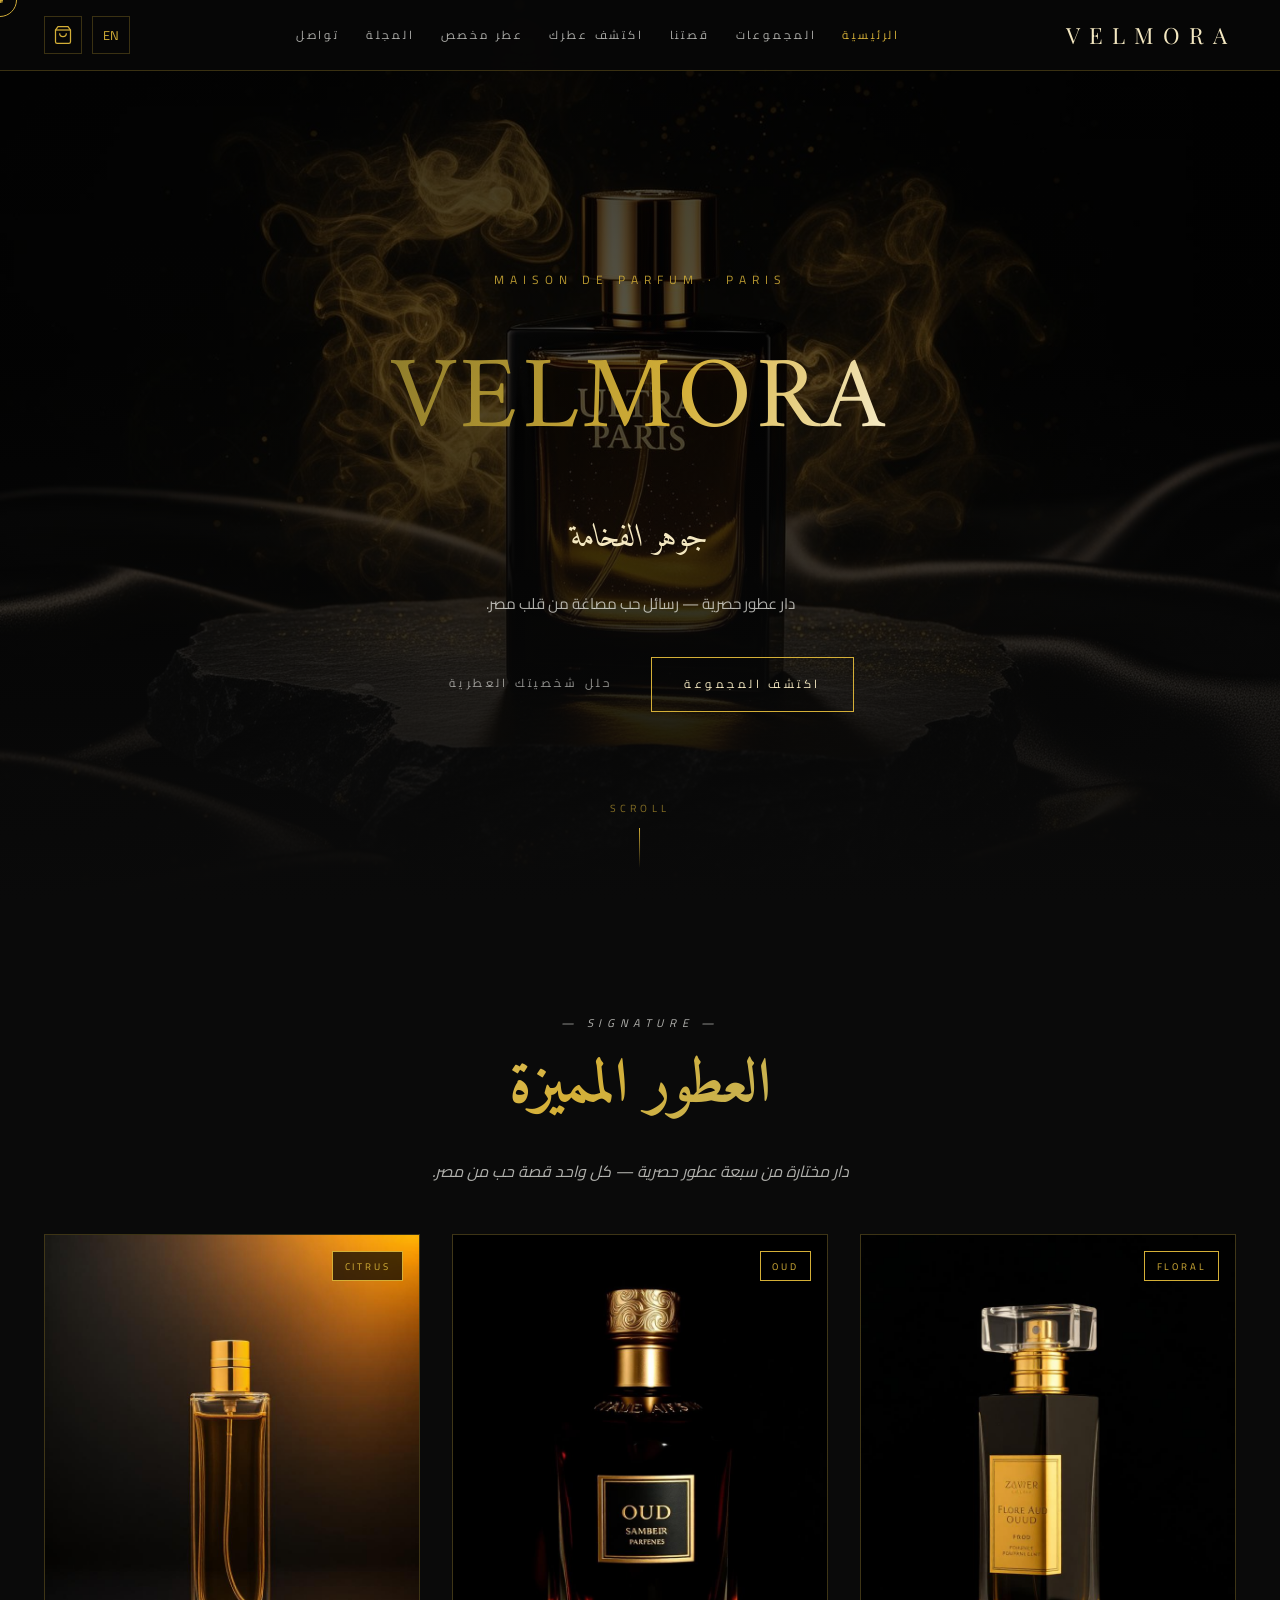
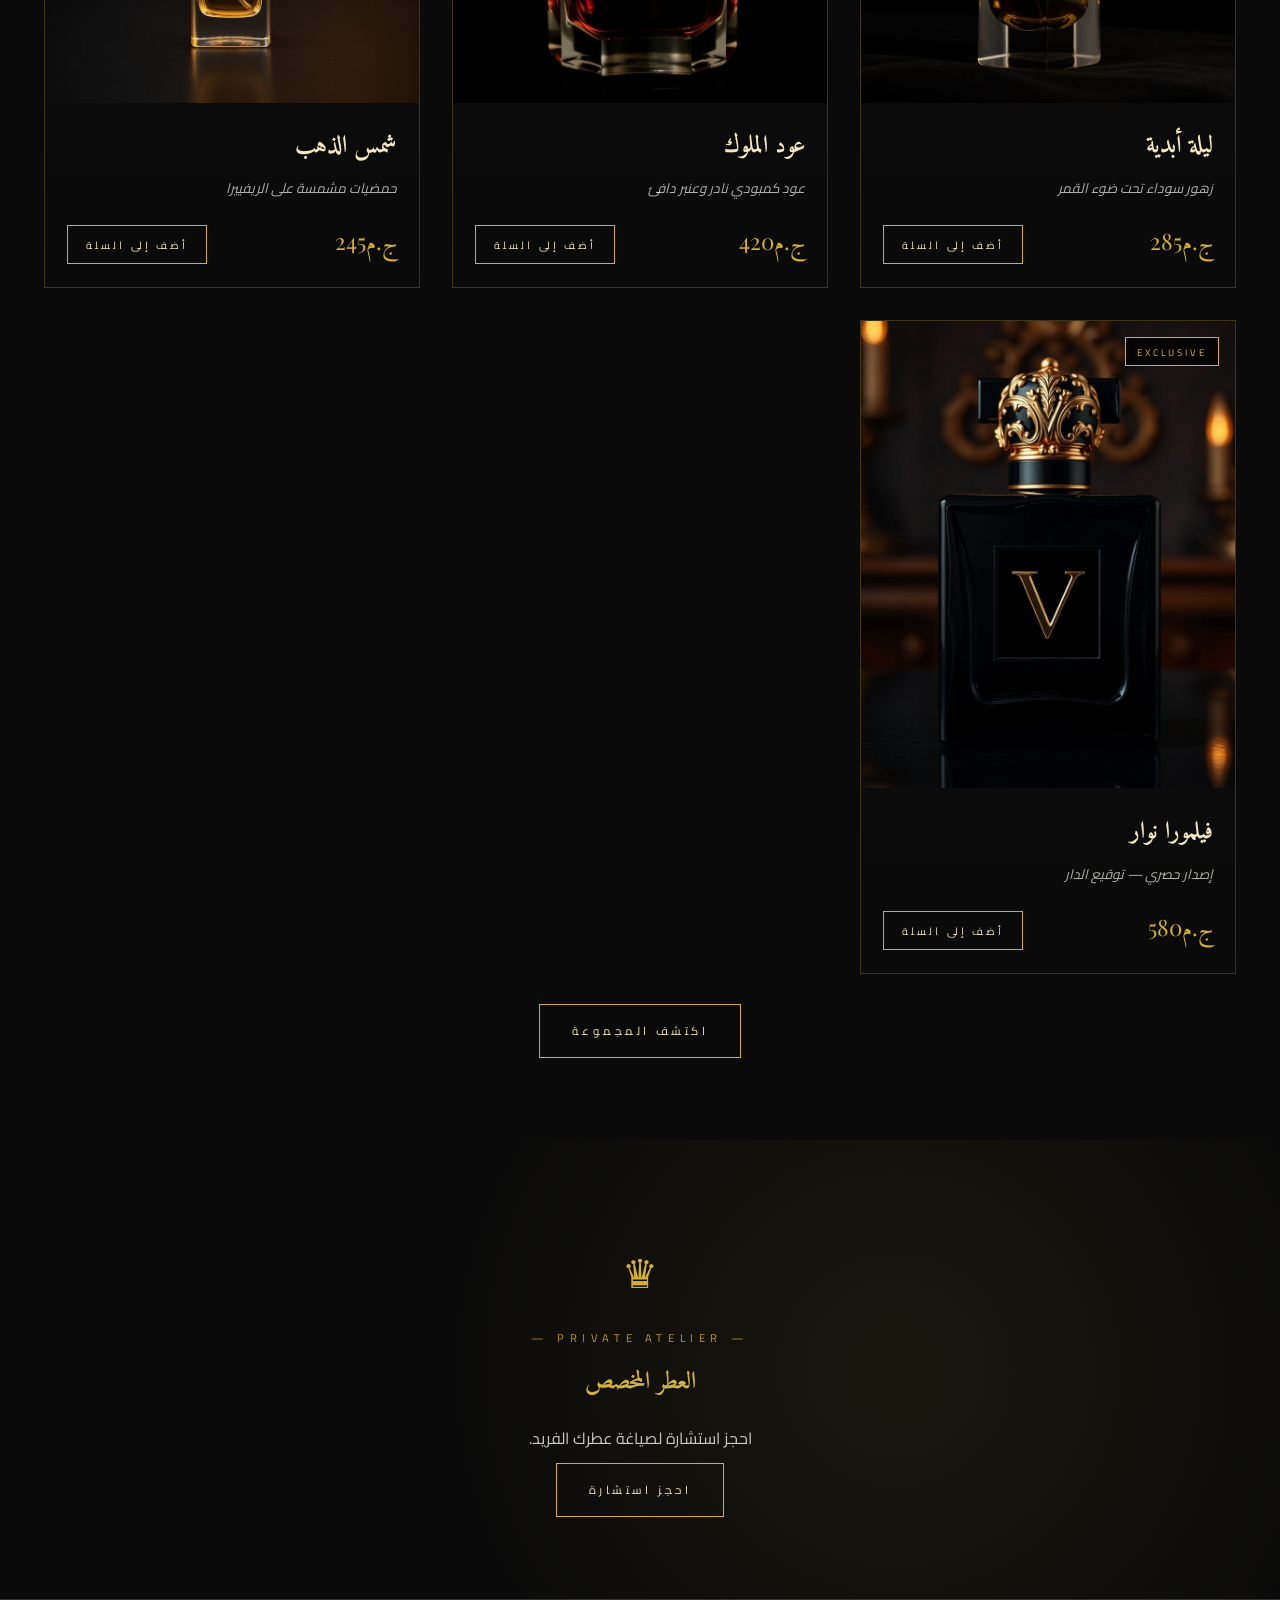
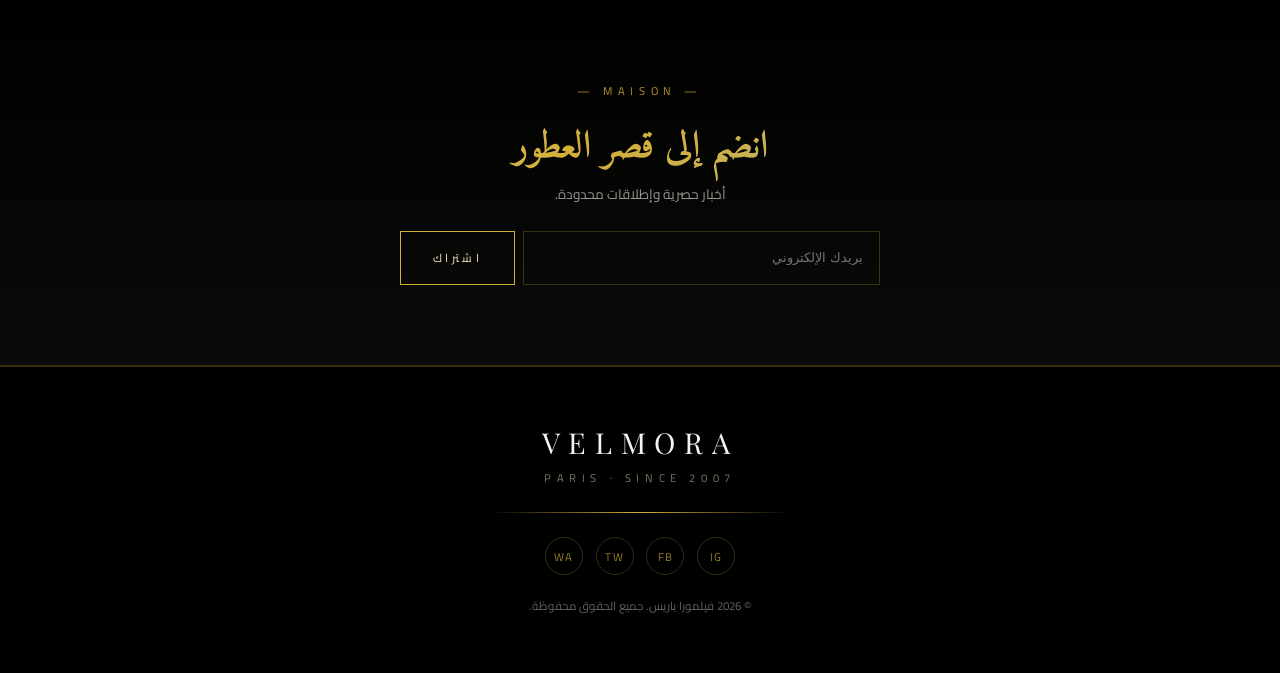
==== index.html @ ae1b032b "Deploy First attempt" ====
<!DOCTYPE html>
<html lang="ar" dir="rtl">
<head>
<meta charset="UTF-8">
<meta name="viewport" content="width=device-width,initial-scale=1">
<link rel="stylesheet" href="css/style.css">
<title>VELMORA PARIS — فيلمورا باريس</title>
<meta name="description" content="دار عطور باريسية حصرية — رسائل حب مصاغة من قلب باريس.">
</head>
<body>
  <div class="cursor"></div>
  <div class="cursor-dot"></div>
<div id="site-header"></div>

<section class="hero">
  <div class="hero-bg"><img src="images/hero.jpg" alt=""></div>
  <div class="particles" id="particles"></div>
  <div class="hero-inner">
    <p class="kicker">MAISON DE PARFUM · PARIS</p>
    <h1 class="hero-title gold-shimmer">VELMORA</h1>
    <p class="hero-tag" data-i18n="hero_tag">جوهر الفخامة</p>
    <p class="hero-sub" data-i18n="hero_sub"></p>
    <div class="hero-ctas">
      <a href="collections.html" class="gold-btn" data-i18n="hero_cta">اكتشف المجموعة</a>
      <a href="quiz.html" class="ghost-btn" data-i18n="hero_cta2">حلل شخصيتك العطرية</a>
    </div>
  </div>
  <div class="scroll-hint">SCROLL</div>
</section>

<section class="section" id="featured-preview">
  <div class="container">
    <div class="section-head reveal">
      <p class="kicker">— SIGNATURE —</p>
      <h2 class="gold-gradient" data-i18n="coll_title"></h2>
      <p data-i18n="coll_sub"></p>
    </div>
    <div class="products-grid" id="featured-grid"></div>
    <p class="center" style="margin-top:2.5rem"><a href="collections.html" class="gold-btn" data-i18n="hero_cta">اكتشف المجموعة</a></p>
  </div>
</section>

<section class="section bespoke">
  <div class="container">
    <span class="crown">♛</span>
    <p class="kicker">— PRIVATE ATELIER —</p>
    <h2 class="gold-gradient" data-i18n="bespoke_title"></h2>
    <p class="muted-lg" data-i18n="bespoke_sub"></p>
    <a href="bespoke.html" class="gold-btn" data-i18n="bespoke_btn"></a>
  </div>
</section>

<section class="newsletter">
  <div class="container">
    <p class="kicker">— MAISON —</p>
    <h2 class="serif xl gold-gradient" data-i18n="newsletter_title"></h2>
    <p class="muted" data-i18n="newsletter_sub"></p>
    <form onsubmit="event.preventDefault();VELMORA.toast(VELMORA.getLang()==='ar'?'شكراً لاشتراكك':'Thank you')">
      <input type="email" required data-i18n-placeholder="email_ph">
      <button class="gold-btn" data-i18n="newsletter_btn"></button>
    </form>
  </div>
</section>

<div id="site-footer"></div>
<script src="js/data.js"></script>
<script src="js/app.js"></script>
<script>
// Particles
(function(){
  const p = document.getElementById('particles');
  for(let i=0;i<40;i++){
    const s = document.createElement('span');
    s.className='particle';
    s.style.left=Math.random()*100+'%';
    s.style.animationDelay=(Math.random()*12)+'s';
    s.style.animationDuration=(8+Math.random()*12)+'s';
    const sz=1+Math.random()*3; s.style.width=sz+'px'; s.style.height=sz+'px';
    p.appendChild(s);
  }
})();
// Featured
document.addEventListener('DOMContentLoaded', function render(){
  const lang = VELMORA.getLang();
  const items = VELMORA.products.slice(0,4);
  document.getElementById('featured-grid').innerHTML = items.map(p=>`
    <article class="product-card">
      <div class="pc-img"><img src="${p.image}" alt=""><span class="pc-badge">${p.category.toUpperCase()}</span></div>
      <div class="pc-body">
        <h3 class="pc-name">${p.name[lang]}</h3>
        <p class="pc-tag">${p.tagline[lang]}</p>
        <div class="pc-foot">
          <span class="pc-price">ج.م${p.price}</span>
          <button class="gold-btn small" onclick="VELMORA.addToCart('${p.id}')">${VELMORA.t('add_to_cart')}</button>
        </div>
      </div>
    </article>`).join('');
});
document.addEventListener('langchange', ()=>{
  const lang = VELMORA.getLang();
  document.getElementById('featured-grid').innerHTML = VELMORA.products.slice(0,4).map(p=>`
    <article class="product-card">
      <div class="pc-img"><img src="${p.image}" alt=""><span class="pc-badge">${p.category.toUpperCase()}</span></div>
      <div class="pc-body">
        <h3 class="pc-name">${p.name[lang]}</h3>
        <p class="pc-tag">${p.tagline[lang]}</p>
        <div class="pc-foot">
          <span class="pc-price">ج.م${p.price}</span>
          <button class="gold-btn small" onclick="VELMORA.addToCart('${p.id}')">${VELMORA.t('add_to_cart')}</button>
        </div>
      </div>
    </article>`).join('');
});
</script>
</body></html>
---- css/style.css ----
/* VELMORA PARIS — Luxury Black & Gold */
@import url('https://fonts.googleapis.com/css2?family=Playfair+Display:wght@400;500;600;700&family=Cormorant+Garamond:wght@300;400;500;600&family=Montserrat:wght@300;400;500;600&family=Cairo:wght@300;400;500;600;700&family=Amiri:wght@400;700&display=swap');

:root{
  --bg:#0A0A0A; --bg-2:#0e0e0e; --fg:#F5F5F0;
  --gold:#D4AF37; --gold-light:#F4E8C1; --gold-dark:#8B7A2B;
  --line:rgba(212,175,55,.25);
  --serif:'Playfair Display','Amiri',serif;
  --sans:'Montserrat','Cairo',sans-serif;
}
html[dir="rtl"] body{ font-family:'Cairo','Montserrat',sans-serif; }
html[dir="rtl"] h1,html[dir="rtl"] h2,html[dir="rtl"] h3,html[dir="rtl"] h4{ font-family:'Amiri','Cairo',serif; }
html { scroll-behavior:smooth; }

*{ box-sizing:border-box; margin:0; padding:0; }
html,body{ background:var(--bg); color:var(--fg); font-family:var(--sans); -webkit-font-smoothing:antialiased; }
body{ min-height:100vh; overflow-x:hidden; cursor: none !important;}
img{ max-width:100%; display:block; }
a{ color:inherit; text-decoration:none; }
button{ background:none; border:none; color:inherit; font:inherit; }
.serif{ font-family:var(--serif); }
.italic{ font-style:italic; }
.center{ text-align:center; }
.muted{ color:rgba(245,245,240,.6); font-size:.85rem; }
.muted-lg{ color:rgba(245,245,240,.8); line-height:2; margin:1.2rem 0; }
.kicker{ font-size:.7rem; letter-spacing:.5em; color:rgba(212,175,55,.85); text-transform:uppercase; margin-bottom:.8rem; }
.xl{ font-size:clamp(1.6rem,3vw,2.4rem); }
.xxl{ font-size:clamp(2.4rem,5vw,3.8rem); line-height:1.1; }
.gold{ color:var(--gold); }
::selection{ background:var(--gold); color:#000; }
::-webkit-scrollbar{ width:8px; }
::-webkit-scrollbar-track{ background:#0A0A0A; }
::-webkit-scrollbar-thumb{ background:linear-gradient(var(--gold-dark),var(--gold)); border-radius:4px; }

.container{ max-width:1240px; margin:0 auto; padding:0 1.5rem; }

.cursor,.cursor-dot {
  position:fixed;top:0;left:0;
  pointer-events:none;
  z-index:10000;
  transform:translate(-50%,-50%);
  transition:width .3s var(--ease),height .3s var(--ease),background .3s,border-color .3s;
  will-change:transform;
}
.cursor {
  width:34px;height:34px;
  border:1px solid var(--gold);
  border-radius:50%;
  mix-blend-mode:exclusion;
}
.cursor-dot {
  width:5px;height:5px;
  background:var(--gold);
  border-radius:50%;
}
.cursor.hover {
  width:60px;height:60px;
  background:rgba(212,175,55,.1);
  border-color:var(--gold-soft);
}
@media(hover:none){ .cursor,.cursor-dot{display:none} body,button,a{cursor:auto} }

/* Gold effects */
.gold-gradient{
  background:linear-gradient(135deg,#F4E8C1 0%,#D4AF37 45%,#C5B358 65%,#8B7A2B 100%);
  -webkit-background-clip:text; background-clip:text; -webkit-text-fill-color:transparent;
}
.gold-shimmer{
  background:linear-gradient(110deg,#8B7A2B 0%,#D4AF37 30%,#F4E8C1 50%,#D4AF37 70%,#8B7A2B 100%);
  background-size:200% 100%;
  -webkit-background-clip:text; background-clip:text; -webkit-text-fill-color:transparent;
  animation:shimmer 6s linear infinite;
}
.shimmer{ animation:shimmer 6s linear infinite; background:linear-gradient(110deg,#8B7A2B,#D4AF37,#F4E8C1,#D4AF37,#8B7A2B); background-size:200% 100%;background-clip: text; -webkit-background-clip:text; -webkit-text-fill-color:transparent; }
@keyframes shimmer{ 0%{background-position:200% 0}100%{background-position:-200% 0} }

/* Buttons */
.gold-btn{
  border:1px solid var(--gold); color:var(--gold-light); background:transparent;
  padding:.95rem 2rem; font-size:.72rem; letter-spacing:.3em; text-transform:uppercase;
  position:relative; overflow:hidden; transition:all .4s;
}
.gold-btn:hover{ background:var(--gold); color:#0A0A0A; box-shadow:0 0 30px rgba(212,175,55,.4); }
.gold-btn.lg{ padding:1.1rem 2.5rem; font-size:.78rem; }
.gold-btn.small{ padding:.55rem 1.1rem; font-size:.65rem; }
.gold-btn.full{ display:block; width:100%; }
.ghost-btn{ padding:.95rem 1.4rem; color:rgba(245,245,240,.6); font-size:.72rem; letter-spacing:.3em; text-transform:uppercase; transition:color .3s; }
.ghost-btn:hover{ color:var(--gold); }
.link{ color:var(--gold); }

/* Header */
.navbar{
  position:fixed; top:0; left:0; right:0; z-index:50;
  background:rgba(8,8,8,.85); backdrop-filter:blur(14px);
  border-bottom:1px solid var(--line);
}
.nav-inner{ max-width:1240px; margin:0 auto; padding:1rem 1.5rem; display:flex; align-items:center; justify-content:space-between; gap:1rem; }
.brand{ font-family:var(--serif); font-size:1.4rem; letter-spacing:.4em; color:var(--gold-light); }
.nav-links{ display:flex; gap:1.6rem; }
.nav-links a{ font-size:.72rem; letter-spacing:.25em; text-transform:uppercase; color:rgba(245,245,240,.7); transition:color .3s; }
.nav-links a:hover, .nav-links a.active{ color:var(--gold); }
.nav-actions{ display:flex; gap:.6rem; align-items:center; }
.lang-btn,.cart-btn,.menu-btn{
  width:38px; height:38px; border:1px solid var(--line);
  display:flex; align-items:center; justify-content:center; color:var(--gold);
  transition:all .3s; position:relative; font-size:.8rem;
}
.lang-btn:hover,.cart-btn:hover,.menu-btn:hover{ border-color:var(--gold); background:rgba(212,175,55,.08); }
.menu-btn{ display:none; }
.cart-count{
  position:absolute; top:-6px; inset-inline-end:-6px;
  background:var(--gold); color:#000; font-size:.6rem; font-weight:700;
  min-width:18px; height:18px; border-radius:9px; display:none;
  align-items:center; justify-content:center; padding:0 4px;
}
.nav-mobile{ display:none; flex-direction:column; gap:1rem; padding:1.5rem; border-top:1px solid var(--line); }
.nav-mobile a{ font-size:.85rem; letter-spacing:.25em; text-transform:uppercase; color:rgba(245,245,240,.8); }
.nav-mobile.open{ display:flex; }

@media (max-width:900px){
  .nav-links{ display:none; }
  .menu-btn{ display:flex; }
}

/* Hero */
.hero{
  position:relative; min-height:100vh; display:flex; align-items:center; justify-content:center;
  overflow:hidden; padding-top:5rem;
}
.hero-bg{ position:absolute; inset:0; }
.hero-bg img{ width:100%; height:100%; object-fit:cover; opacity:.7; }
.hero-bg::after{
  content:''; position:absolute; inset:0;
  background:linear-gradient(to bottom, rgba(0,0,0,.7), rgba(0,0,0,.5) 40%, #0A0A0A);
}
.hero-inner{ position:relative; z-index:2; max-width:780px; margin:0 auto; text-align:center; padding:2rem 1.5rem; }
.hero-inner .kicker{ font-size:.75rem; }
.hero-title{ font-family:var(--serif); font-size:clamp(3rem,8vw,6.5rem); letter-spacing:.04em; margin:1.2rem 0; font-weight:300; }
.hero-tag{ font-family:var(--serif); font-style:italic; font-size:clamp(1.3rem,2.5vw,2rem); color:var(--gold-light); }
.hero-sub{ color:rgba(245,245,240,.7); margin:1.5rem auto 2.5rem; max-width:480px; line-height:1.8; font-size:.95rem; }
.hero-ctas{ display:flex; gap:1rem; justify-content:center; flex-wrap:wrap; }
.scroll-hint{ position:absolute; bottom:2rem; left:50%; transform:translateX(-50%); color:rgba(212,175,55,.6); font-size:.65rem; letter-spacing:.4em; }
.scroll-hint::after{ content:''; display:block; height:40px; width:1px; background:linear-gradient(to bottom,var(--gold),transparent); margin:.6rem auto 0; }

/* Particles */
.particles{ position:absolute; inset:0; pointer-events:none; overflow:hidden; }
.particle{
  position:absolute; width:3px; height:3px; border-radius:50%;
  background:radial-gradient(circle,#F4E8C1,transparent 70%);
  animation:float 12s linear infinite; opacity:0;
}
@keyframes float{
  0%{ transform:translateY(100vh) scale(0); opacity:0; }
  10%{ opacity:.8; }
  90%{ opacity:.8; }
  100%{ transform:translateY(-10vh) scale(1.2); opacity:0; }
}

/* Section heads */
.section{ padding:6rem 0; position:relative; }
.section-head{ text-align:center; margin-bottom:3rem; }
.section-head h2{ font-family:var(--serif); font-size:clamp(2.4rem,5vw,3.8rem); }
.section-head p{ max-width:580px; margin:1rem auto 0; color:rgba(245,245,240,.7); font-style:italic; }

/* Collections */
.filters{ display:flex; flex-wrap:wrap; gap:.6rem; justify-content:center; margin-bottom:2.5rem; }
.filter-row{ display:flex; flex-wrap:wrap; gap:.5rem; justify-content:center; }
.chip{
  padding:.55rem 1.1rem; border:1px solid var(--line); color:rgba(245,245,240,.7);
  font-size:.7rem; letter-spacing:.25em; text-transform:uppercase; transition:all .3s;
}
.chip:hover{ border-color:var(--gold); color:var(--gold); }
.chip.active{ background:var(--gold); color:#000; border-color:var(--gold); }

.products-grid{ display:grid; grid-template-columns:repeat(auto-fill,minmax(280px,1fr)); gap:2rem; }
.product-card{
  border:1px solid var(--line); background:linear-gradient(180deg,#0e0e0e,#0a0a0a);
  display:flex; flex-direction:column; transition:transform .5s, box-shadow .5s, border-color .3s;
}
.product-card:hover{ transform:translateY(-8px); border-color:rgba(212,175,55,.55); box-shadow:0 30px 60px -20px rgba(212,175,55,.2); }
.pc-img{ position:relative; aspect-ratio:4/5; overflow:hidden; }
.pc-img img{ width:100%; height:100%; object-fit:cover; transition:transform 1s; }
.product-card:hover .pc-img img{ transform:scale(1.06); }
.pc-badge{
  position:absolute; top:1rem; inset-inline-start:1rem;
  background:rgba(0,0,0,.7); color:var(--gold); border:1px solid var(--gold);
  padding:.3rem .7rem; font-size:.6rem; letter-spacing:.3em;
}
.pc-body{ padding:1.4rem; display:flex; flex-direction:column; gap:.5rem; flex:1; }
.pc-name{ font-family:var(--serif); font-size:1.5rem; color:var(--gold-light); }
.pc-tag{ color:rgba(245,245,240,.7); font-style:italic; font-size:.85rem; }
.pc-notes{ font-size:.78rem; color:rgba(245,245,240,.65); margin-top:auto; }
.pc-foot{ display:flex; align-items:center; justify-content:space-between; margin-top:1rem; }
.pc-price{ font-family:var(--serif); font-size:1.4rem; color:var(--gold); }

/* Story */
.story-grid{ display:grid; grid-template-columns:1fr 1fr; gap:3rem; align-items:center; }
@media (max-width:880px){ .story-grid{ grid-template-columns:1fr; } }
.story-img{ position:relative; }
.story-img::before{ content:''; position:absolute; inset:-1rem; border:1px solid rgba(212,175,55,.3); }
.story-img img{ position:relative; width:100%; height:600px; object-fit:cover; }
.timeline li{ list-style:none; display:flex; align-items:center; gap:1rem; padding:.5rem 0; }
.timeline .dot{ width:8px; height:8px; border-radius:50%; background:var(--gold); box-shadow:0 0 15px rgba(212,175,55,.8); }
.timeline .yr{ font-family:var(--serif); color:var(--gold); font-size:1.2rem; }
.timeline .what{ color:rgba(245,245,240,.6); font-style:italic; font-size:.9rem; }
.hr-gold{ width:96px; height:1px; background:linear-gradient(to right,var(--gold),transparent); margin:1rem 0; }
html[dir="rtl"] .hr-gold{ background:linear-gradient(to left,var(--gold),transparent); }

/* Oils */
.oils-card{
  text-align:center; padding:4rem 2rem; border:1px solid var(--line);
  background:radial-gradient(ellipse at center,rgba(212,175,55,.06),transparent 70%), #0a0a0a;
  position:relative;
}
.oils-badge{ display:inline-block; padding:.4rem 1rem; border:1px solid var(--gold); color:var(--gold); font-size:.65rem; letter-spacing:.4em; text-transform:uppercase; margin-bottom:1.5rem; }

/* Bespoke */
.bespoke{
  text-align:center;
  background:radial-gradient(circle at 70% 50%,rgba(212,175,55,.08),transparent 50%);
}
.crown{ font-size:2.5rem; color:var(--gold); display:block; margin:0 auto 1rem; }

/* Journal */
.journal-grid{ display:grid; grid-template-columns:repeat(auto-fit,minmax(280px,1fr)); gap:1.5rem; }
.journal-card{
  position:relative; aspect-ratio:4/5; overflow:hidden;
  border:1px solid rgba(212,175,55,.15);
  background:linear-gradient(135deg,#1a1208,#0a0a0a,#000);
  transition:border-color .3s;
}
.journal-card:hover{ border-color:rgba(212,175,55,.5); }
.journal-card::before{
  content:''; position:absolute; inset:0;
  background:radial-gradient(circle at 30% 30%,rgba(212,175,55,.15),transparent 60%);
}
.journal-inner{ position:absolute; inset:0; display:flex; flex-direction:column; justify-content:flex-end; padding:1.5rem; }
.journal-cat{ align-self:flex-start; border:1px solid rgba(212,175,55,.4); color:var(--gold); padding:.2rem .6rem; font-size:.6rem; letter-spacing:.4em; text-transform:uppercase; margin-bottom:.7rem; }
.journal-card h3{ font-family:var(--serif); color:var(--gold-light); font-size:1.4rem; }
.journal-card p{ font-size:.7rem; color:rgba(245,245,240,.5); margin-top:.5rem; }

/* Newsletter */
.newsletter{ text-align:center; background:linear-gradient(to bottom,#000,#0a0a08); padding:5rem 1.5rem; border-top:1px solid var(--line); border-bottom:1px solid var(--line); }
.newsletter form{ display:flex; max-width:480px; margin:1.5rem auto 0; gap:.5rem; }
.newsletter input{ flex:1; padding:.85rem 1rem; background:transparent; border:1px solid var(--line); color:var(--fg); }
.newsletter input:focus{ outline:none; border-color:var(--gold); }

/* Footer */
.footer{ background:#000; border-top:1px solid var(--line); padding:3.5rem 1.5rem; text-align:center; }
.footer-brand{ font-family:var(--serif); font-size:1.8rem; letter-spacing:.3em; }
.footer-sub{ font-size:.7rem; letter-spacing:.5em; color:rgba(244,232,193,.5); margin-top:.4rem; }
.divider{ height:1px; max-width:300px; margin:1.5rem auto; background:linear-gradient(to right,transparent,var(--gold),transparent); }
.socials{ display:flex; gap:.8rem; justify-content:center; margin-bottom:1.2rem; }
.socials a{ width:38px; height:38px; border:1px solid var(--line); border-radius:50%; display:flex; align-items:center; justify-content:center; color:rgba(212,175,55,.7); font-size:.7rem; letter-spacing:.1em; transition:all .3s; }
.socials a:hover{ color:var(--gold); border-color:var(--gold); }
.rights{ font-size:.72rem; color:rgba(245,245,240,.4); }

/* Quiz */
.quiz-wrap{
  max-width:920px; margin:0 auto; border:1px solid rgba(212,175,55,.25);
  background:linear-gradient(180deg,#0e0e0e,#000);
  padding:3rem 2rem; min-height:520px; position:relative;
}
.quiz-intro,.quiz-decoding{ text-align:center; padding:3rem 1rem; }
.quiz-intro .gold-btn{ margin-top:2rem; }
.qhead{ display:flex; justify-content:space-between; font-size:.7rem; letter-spacing:.3em; color:rgba(212,175,55,.85); text-transform:uppercase; margin-bottom:.5rem; }
.progress{ height:1px; background:rgba(212,175,55,.15); overflow:hidden; margin-bottom:2.5rem; }
.progress span{ display:block; height:100%; background:linear-gradient(90deg,#8B7A2B,#D4AF37,#F4E8C1); transition:width .7s; }
.q-prompt{ color:var(--gold-light); margin-bottom:2rem; line-height:1.3; }
.q-options{ display:grid; grid-template-columns:1fr 1fr; gap:.9rem; }
@media (max-width:640px){ .q-options{ grid-template-columns:1fr; } }
.q-opt{
  text-align:start; padding:1.2rem; border:1px solid var(--line); background:rgba(0,0,0,.4);
  display:flex; align-items:center; gap:1rem; transition:all .3s;
}
.q-opt:hover{ border-color:var(--gold); background:rgba(212,175,55,.06); }
.q-opt .emo{ font-size:1.6rem; }
.q-opt .lbl{ flex:1; font-family:var(--serif); font-size:1.05rem; color:var(--fg); }
.q-opt .arr{ color:var(--gold); opacity:0; transition:opacity .3s; }
.q-opt:hover .arr{ opacity:1; }
.loader{
  width:110px; height:110px; margin:0 auto 2rem; position:relative;
}
.loader::before,.loader::after{ content:''; position:absolute; inset:0; border-radius:50%; border:2px solid transparent; }
.loader::before{ border-color:rgba(212,175,55,.3); animation:spin 3s linear infinite; }
.loader::after{ inset:14px; border-top-color:var(--gold); animation:spin 1.5s linear infinite; }
@keyframes spin{ to{ transform:rotate(360deg); } }

.quiz-result{ display:grid; grid-template-columns:1fr 1fr; gap:2.5rem; align-items:start; }
@media (max-width:820px){ .quiz-result{ grid-template-columns:1fr; } }
.scores{ margin:1.5rem 0; }
.score{ margin-bottom:.9rem; }
.srow{ display:flex; justify-content:space-between; font-size:.65rem; letter-spacing:.2em; text-transform:uppercase; margin-bottom:.4rem; }
.sbar{ height:4px; background:rgba(212,175,55,.1); }
.sbar span{ display:block; height:100%; background:linear-gradient(90deg,#8B7A2B,#D4AF37,#F4E8C1); transition:width 1s; }
.dna-grid{ display:grid; grid-template-columns:1fr 1fr; gap:1rem; margin-top:1.5rem; }
.dna-grid ul{ list-style:none; font-size:.85rem; color:rgba(245,245,240,.9); }
.dna-grid li{ margin:.3rem 0; }
.speed-hint{ margin-top:1.2rem; font-size:.75rem; font-style:italic; color:rgba(244,232,193,.5); }
.match-card{ position:relative; border:1px solid rgba(212,175,55,.4); padding:.7rem; background:#000; }
.match-card img{ width:100%; aspect-ratio:4/5; object-fit:cover; }
.match-badge{
  position:absolute; top:1.4rem; inset-inline-start:1.4rem;
  background:var(--gold); color:#000; font-size:.6rem; letter-spacing:.3em; padding:.3rem .6rem; font-weight:700;
}
.result-actions{ display:flex; flex-wrap:wrap; gap:.6rem; justify-content:center; margin-top:1rem; }

/* Cart drawer */
.cart-overlay,.modal-overlay{
  position:fixed; inset:0; background:rgba(0,0,0,.7); z-index:80;
  opacity:0; pointer-events:none; transition:opacity .35s;
}
.cart-overlay.open,.modal-overlay.open{ opacity:1; pointer-events:none; }
.cart-drawer{
  position:fixed; top:0; inset-inline-end:0; height:100%; width:420px; max-width:100%;
  background:#0a0a0a; border-inline-start:1px solid var(--line);
  z-index:90; transform:translateX(100%); transition:transform .4s;
  display:flex; flex-direction:column;
}
html[dir="rtl"] .cart-drawer{ transform:translateX(-100%); }
html[dir="rtl"] .cart-drawer.open{ transform:translateX(0); }
.cart-drawer.open{ transform:translateX(0); }
.cart-head{ padding:1.5rem; border-bottom:1px solid var(--line); display:flex; justify-content:space-between; align-items:center; }
.cart-head h3{ font-family:var(--serif); color:var(--gold-light); }
.x{ font-size:1.5rem; color:var(--gold); width:36px; height:36px; }
.cart-items{ flex:1; overflow-y:auto; padding:1rem 1.5rem; }
.cart-items .empty{ color:rgba(245,245,240,.5); text-align:center; padding:3rem 1rem; }
.cart-item{ display:flex; gap:1rem; padding:1rem 0; border-bottom:1px solid var(--line); }
.cart-item img{ width:80px; height:100px; object-fit:cover; }
.ci-name{ font-family:var(--serif); color:var(--gold-light); }
.ci-price{ color:var(--gold); margin:.3rem 0; }
.ci-qty{ display:flex; align-items:center; gap:.4rem; margin-top:.4rem; }
.ci-qty button{ width:26px; height:26px; border:1px solid var(--line); color:var(--gold); }
.ci-qty button:hover{ border-color:var(--gold); }
.ci-rm{ margin-inline-start:auto; font-size:.7rem; color:rgba(245,245,240,.5); }
.ci-rm:hover{ color:var(--gold); }
.cart-foot{ padding:1.5rem; border-top:1px solid var(--line); }
.cart-sub{ display:flex; justify-content:space-between; font-family:var(--serif); font-size:1.2rem; color:var(--gold-light); margin-bottom:1rem; }

/* Modal */
.modal{
  position:fixed; top:50%; left:50%; transform:translate(-50%,-45%) scale(.95);
  background:#0a0a0a; border:1px solid var(--gold); padding:2rem;
  width:min(560px,92vw); max-height:90vh; overflow-y:auto;
  z-index:100; opacity:0; pointer-events:none; transition:all .35s;
}
.modal.open{ opacity:1; pointer-events:none; transform:translate(-50%,-50%) scale(1); }
.modal-x{ position:absolute; top:.8rem; inset-inline-end:.8rem; }
.modal h3{ font-family:var(--serif); color:var(--gold-light); font-size:1.6rem; margin-bottom:.4rem; }
.co-form{ display:grid; grid-template-columns:1fr 1fr; gap:1rem; margin-top:1.4rem; }
.co-form label{ display:flex; flex-direction:column; gap:.35rem; font-size:.72rem; letter-spacing:.2em; text-transform:uppercase; color:rgba(245,245,240,.7); }
.co-form .full{ grid-column:1/-1; }
.co-form input,.co-form textarea{
  padding:.75rem; background:transparent; border:1px solid var(--line); color:var(--fg); font-family:inherit;
}
.co-form input:focus,.co-form textarea:focus{ outline:none; border-color:var(--gold); }

/* Toast */
.toast{
  position:fixed; bottom:30px; left:50%; transform:translateX(-50%) translateY(20px);
  background:#0a0a0a; border:1px solid var(--gold); color:var(--gold-light);
  padding:.85rem 1.4rem; font-size:.8rem; letter-spacing:.2em; text-transform:uppercase;
  z-index:200; opacity:0; transition:all .3s; pointer-events:none;
}
.toast.show{ opacity:1; transform:translateX(-50%) translateY(0); }

/* Animations */
.fade-up{ animation:fadeUp 1s cubic-bezier(.2,.7,.2,1) both; }
@keyframes fadeUp{ from{ opacity:0; transform:translateY(28px); } to{ opacity:1; transform:none; } }
.reveal{ opacity:0; transform:translateY(28px); transition:opacity 1s ease, transform 1s ease; }
.reveal.visible{ opacity:1; transform:none; }

/* Contact page */
.contact-card{ text-align:center; max-width:560px; margin:0 auto; padding:3rem 2rem; border:1px solid var(--line); }
.contact-card a.gold-btn{ display:inline-block; margin-top:1.5rem; }
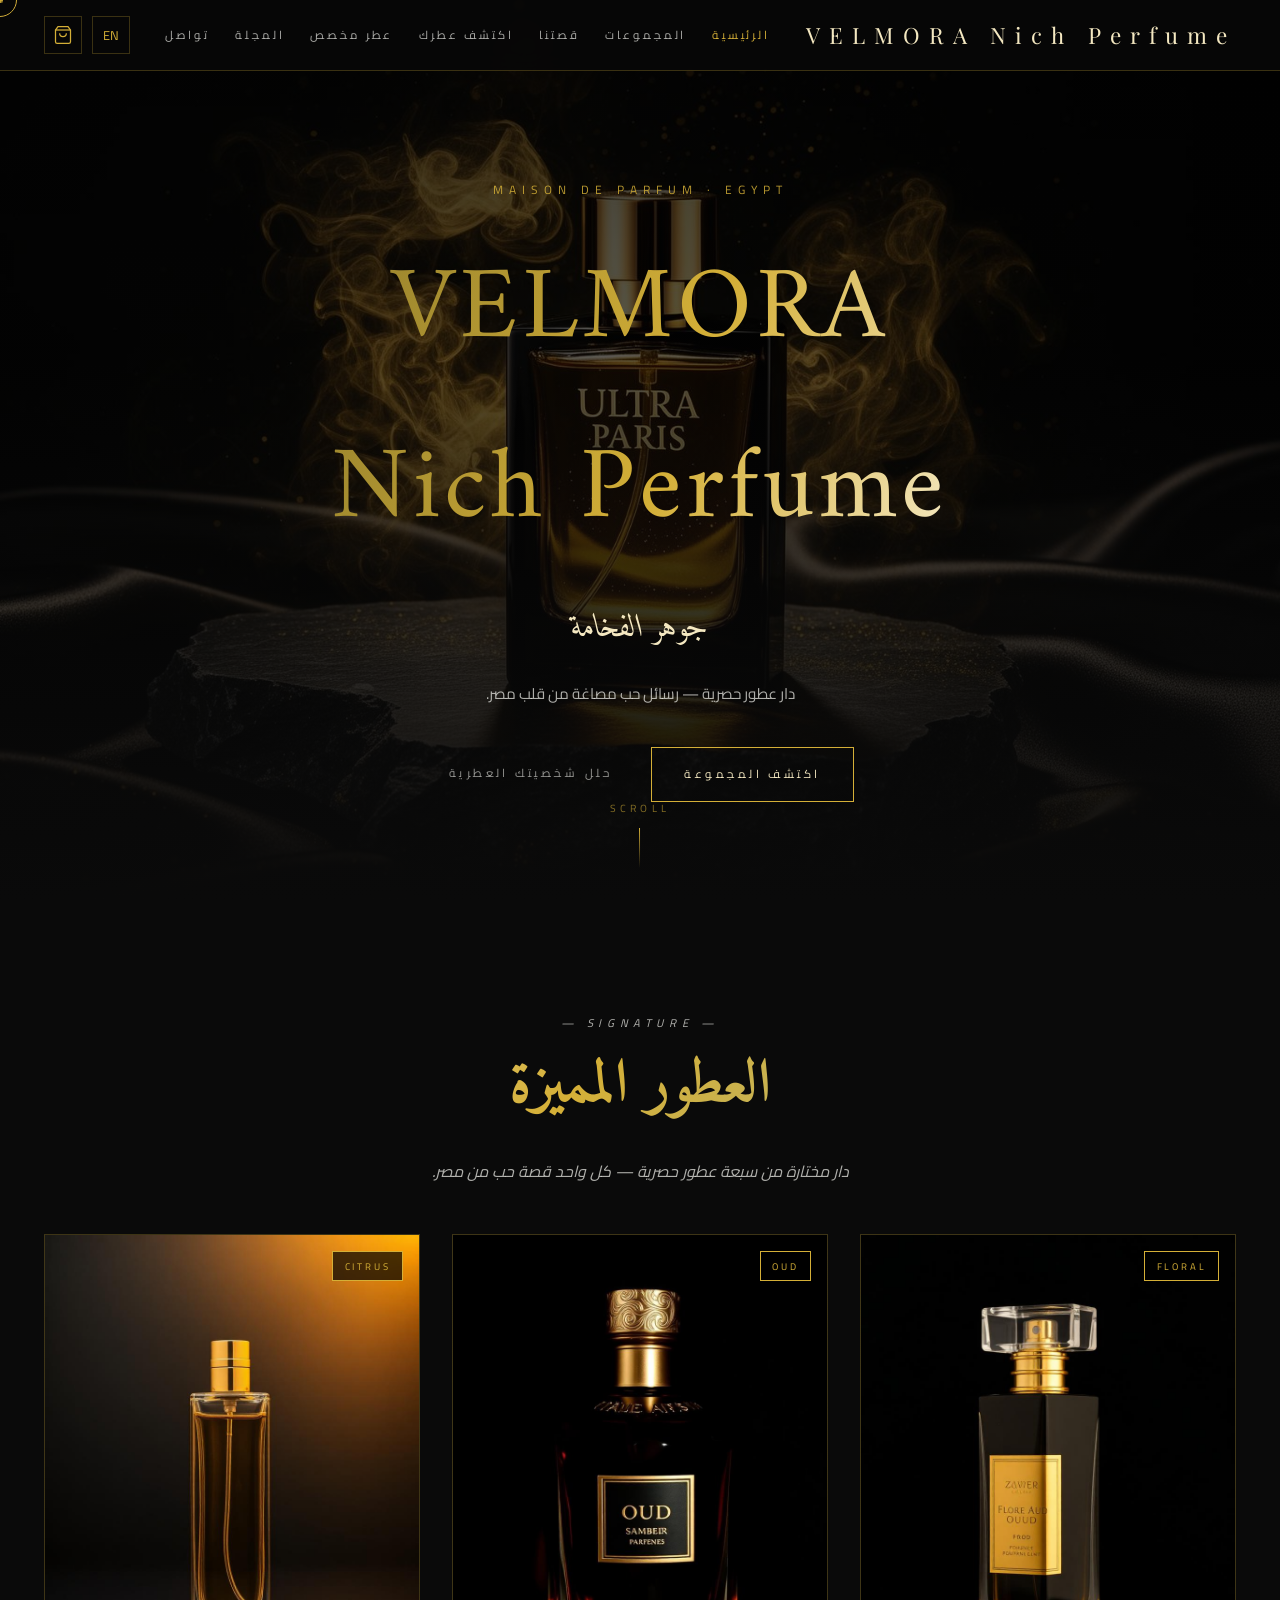
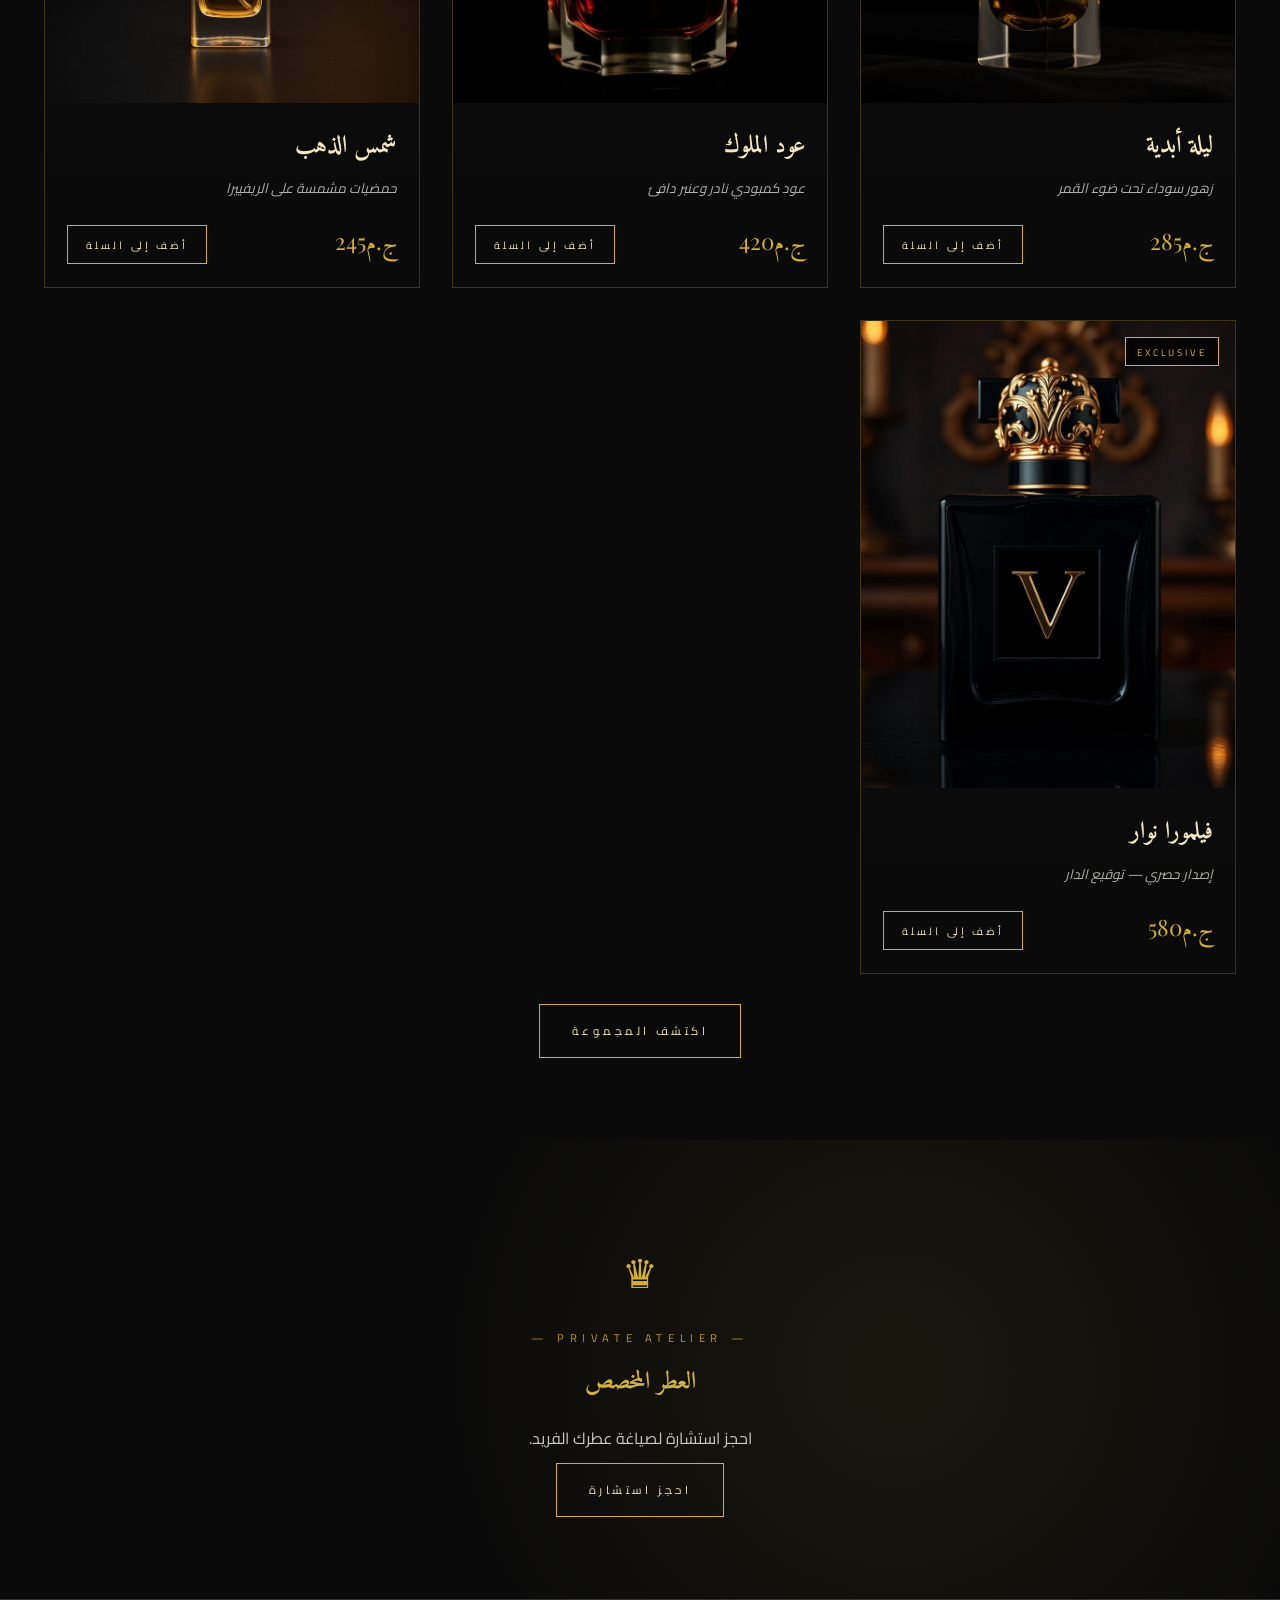
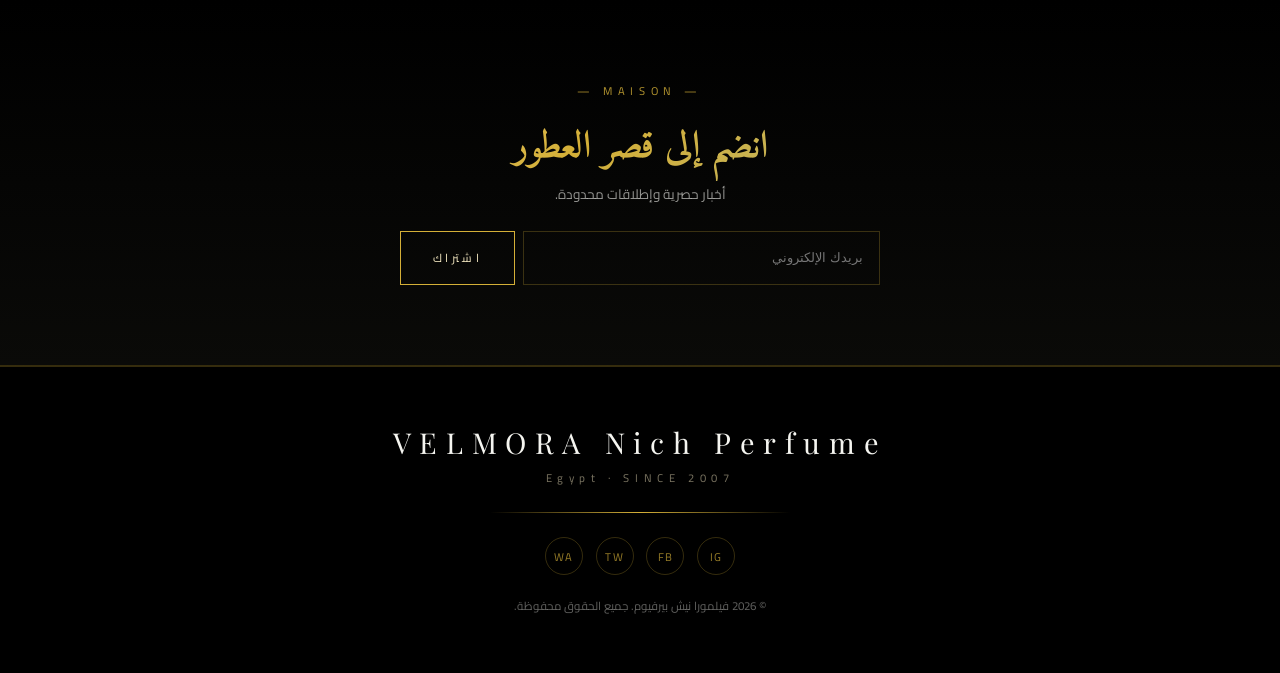
==== commit 25429a31: "Update Velmora Nich Perfume Brand" ====
--- a/index.html
+++ b/index.html
@@ -4,8 +4,8 @@
 <meta charset="UTF-8">
 <meta name="viewport" content="width=device-width,initial-scale=1">
 <link rel="stylesheet" href="css/style.css">
-<title>VELMORA PARIS — فيلمورا باريس</title>
-<meta name="description" content="دار عطور باريسية حصرية — رسائل حب مصاغة من قلب باريس.">
+<title>VELMORA Nich Perfume — فيلمورا نيش بيرفيوم</title>
+<meta name="description" content="دار عطور باريسية بأيدى مصريه حصرية — رسائل حب مصاغة من قلب مصر.">
 </head>
 <body>
   <div class="cursor"></div>
@@ -16,8 +16,8 @@
   <div class="hero-bg"><img src="images/hero.jpg" alt=""></div>
   <div class="particles" id="particles"></div>
   <div class="hero-inner">
-    <p class="kicker">MAISON DE PARFUM · PARIS</p>
-    <h1 class="hero-title gold-shimmer">VELMORA</h1>
+    <p class="kicker">MAISON DE PARFUM · Egypt</p>
+    <h1 class="hero-title gold-shimmer">VELMORA Nich Perfume</h1>
     <p class="hero-tag" data-i18n="hero_tag">جوهر الفخامة</p>
     <p class="hero-sub" data-i18n="hero_sub"></p>
     <div class="hero-ctas">
--- a/css/style.css
+++ b/css/style.css
@@ -10,7 +10,11 @@
 }
 html[dir="rtl"] body{ font-family:'Cairo','Montserrat',sans-serif; }
 html[dir="rtl"] h1,html[dir="rtl"] h2,html[dir="rtl"] h3,html[dir="rtl"] h4{ font-family:'Amiri','Cairo',serif; }
-html { scroll-behavior:smooth; }
+html { scroll-behavior:smooth !important; }
+
+html[dir="ltr"] header .nav-inner{
+  max-width: 1450px !important;
+}
 
 *{ box-sizing:border-box; margin:0; padding:0; }
 html,body{ background:var(--bg); color:var(--fg); font-family:var(--sans); -webkit-font-smoothing:antialiased; }
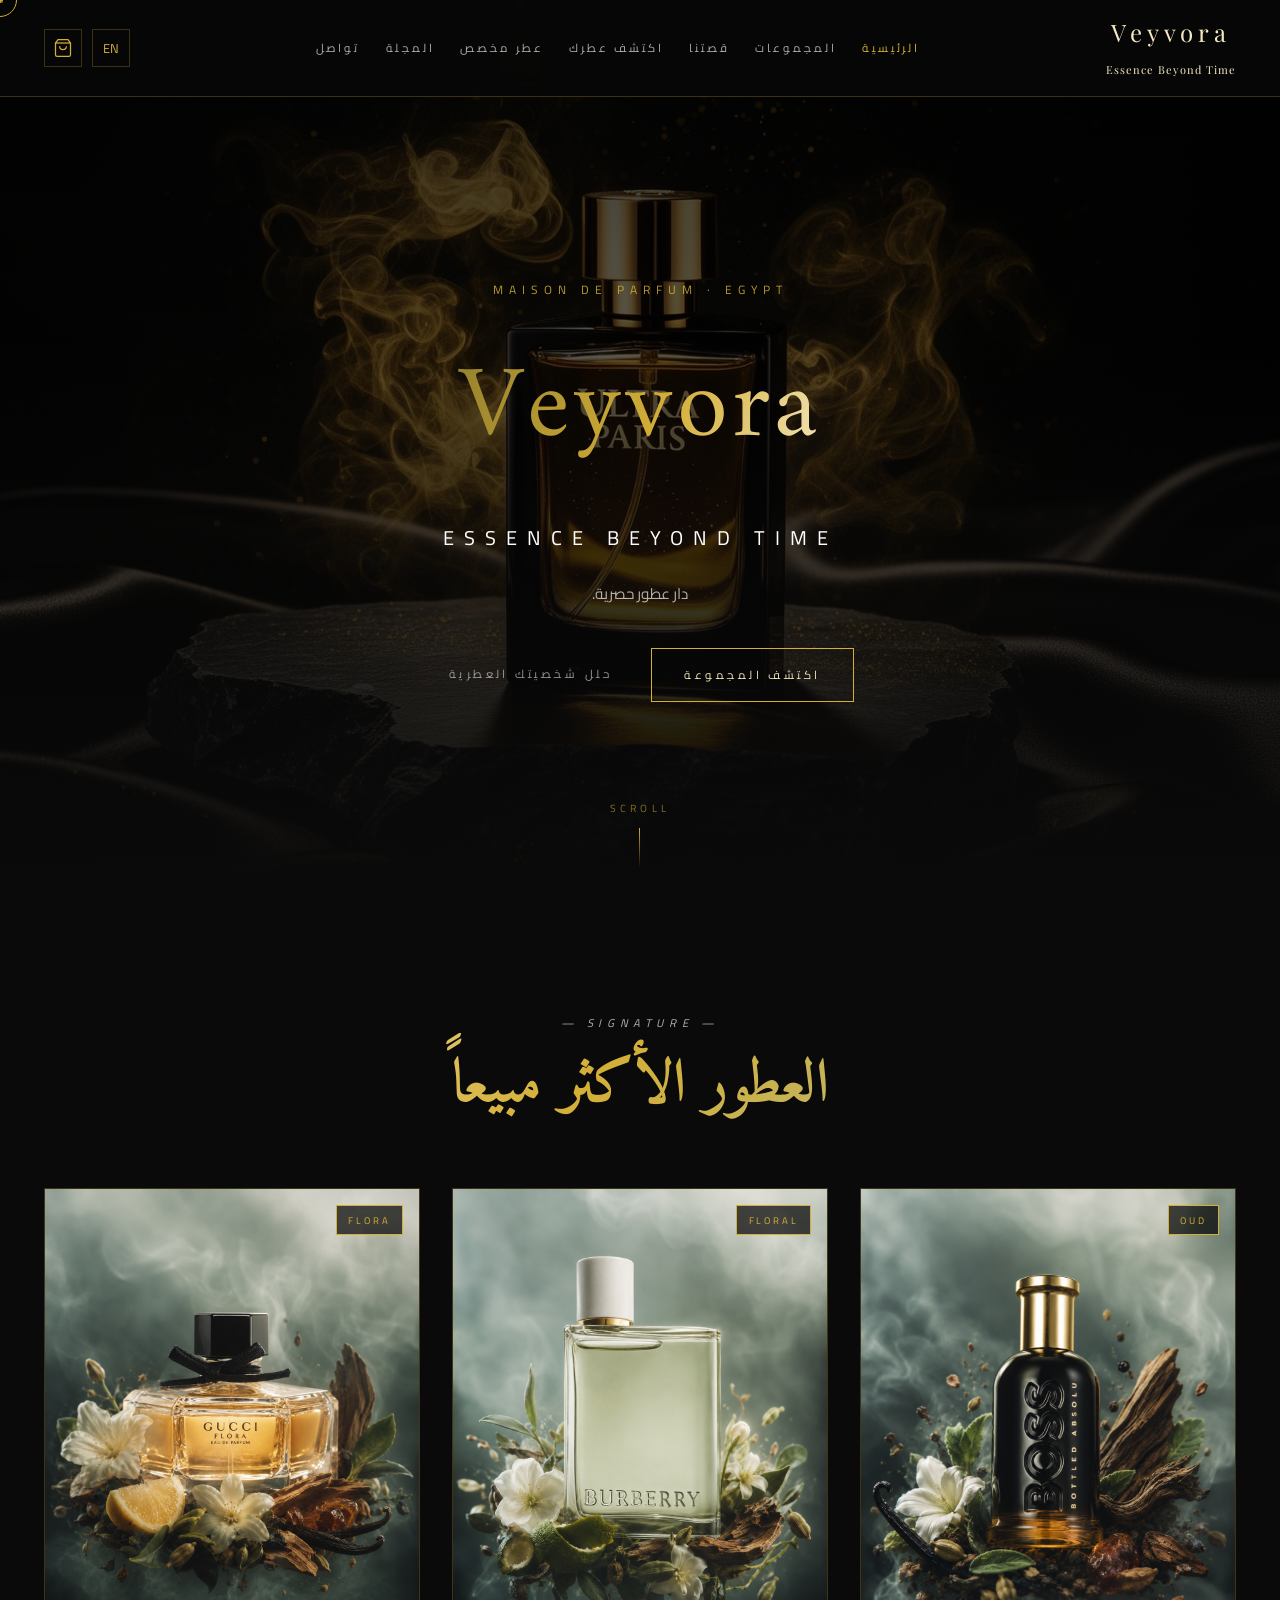
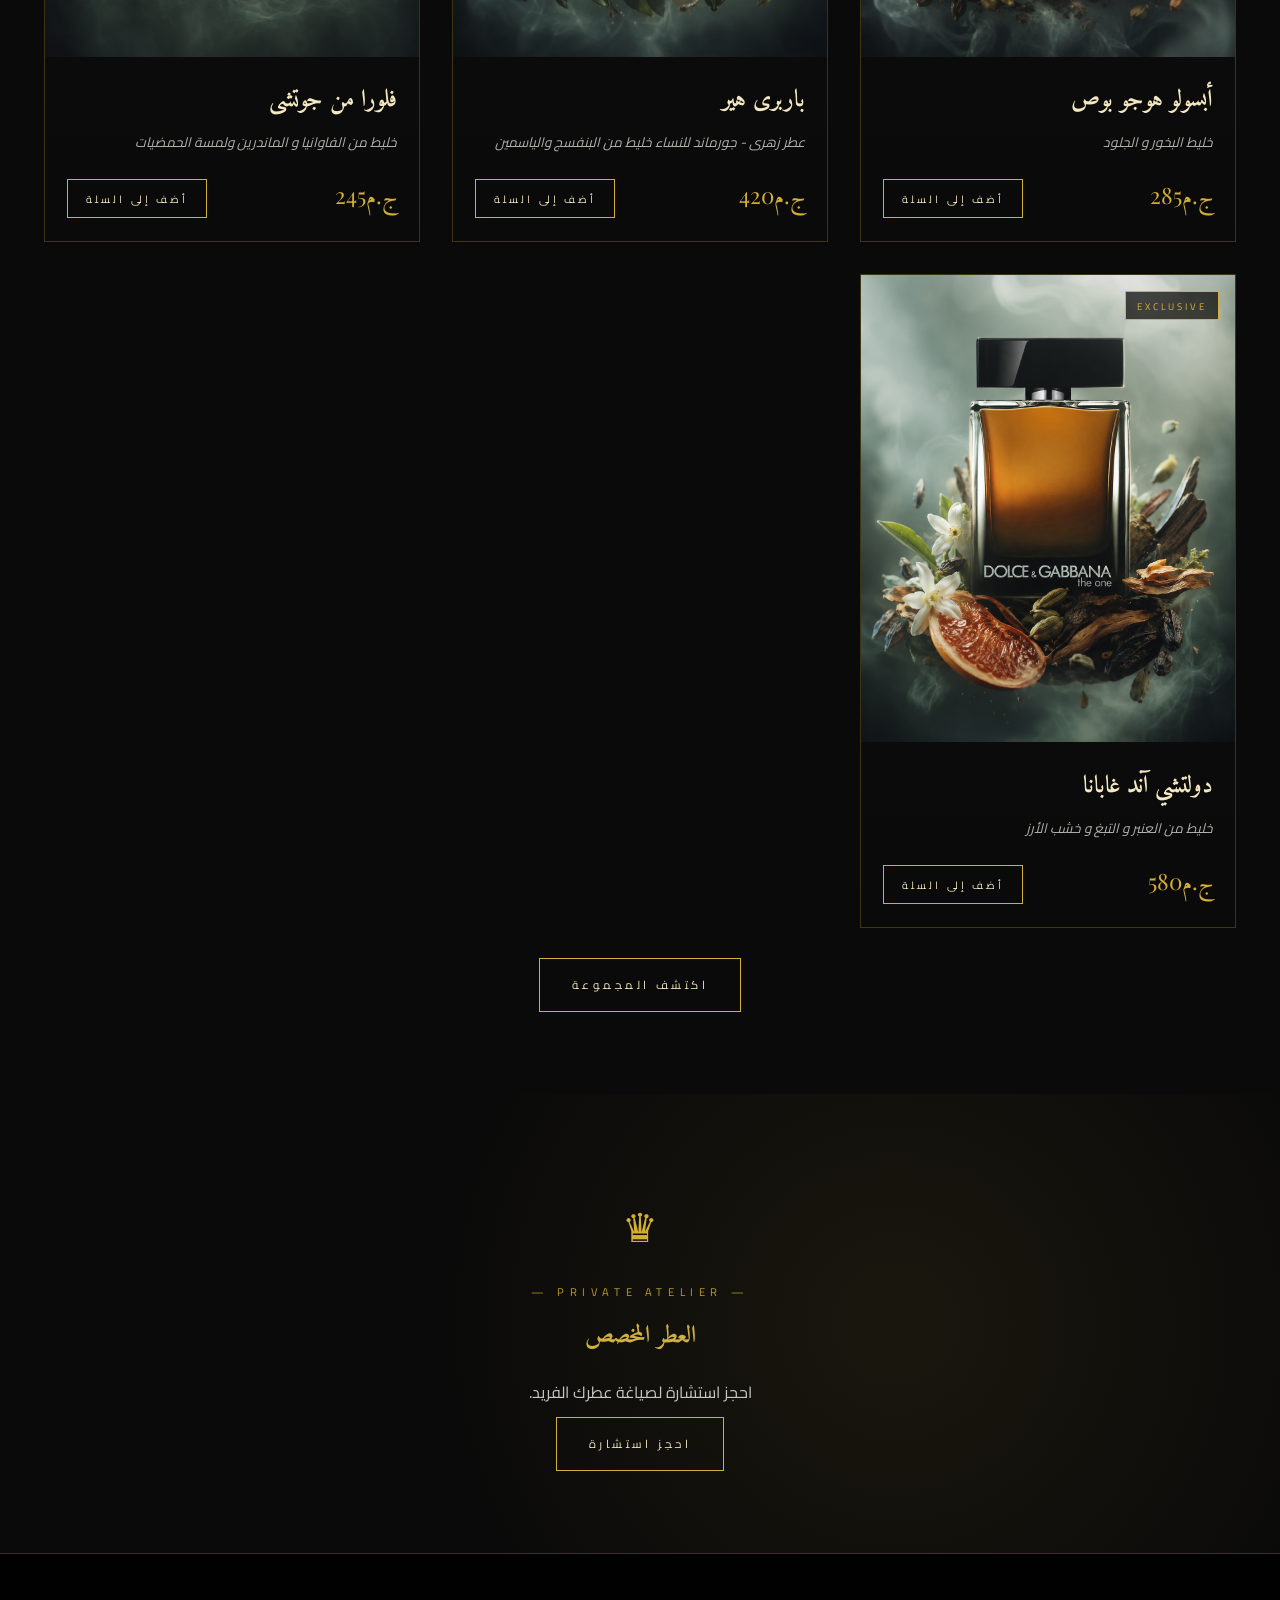
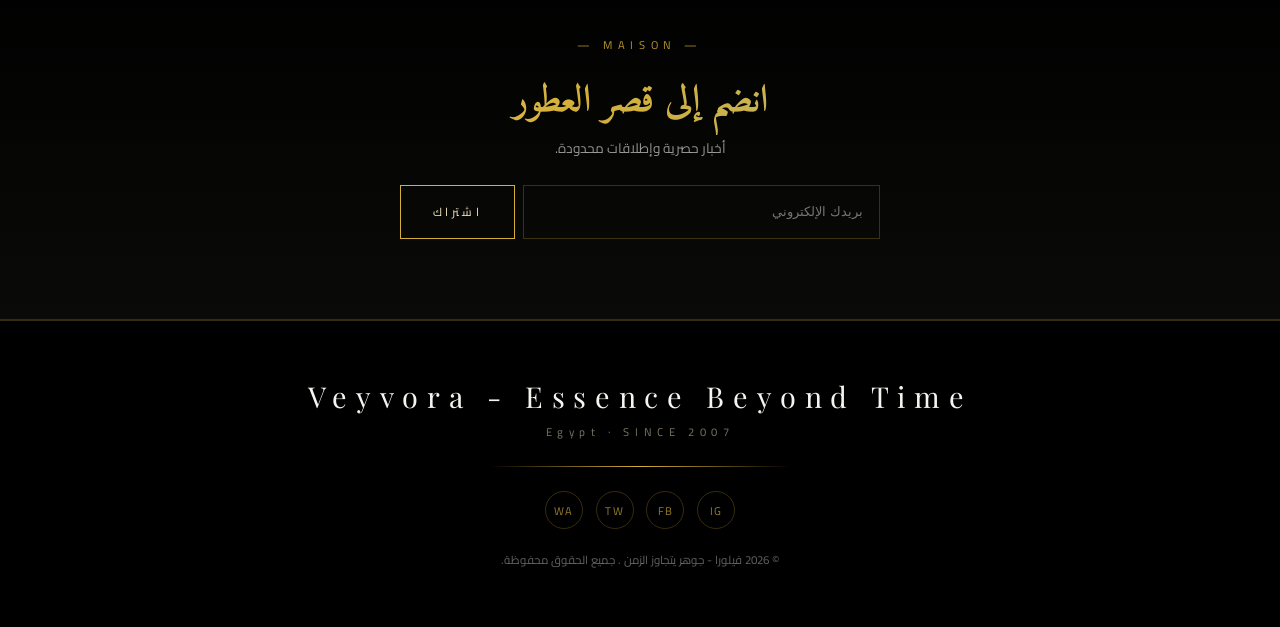
==== commit cbc49b78: "Large data Update" ====
--- a/index.html
+++ b/index.html
@@ -4,7 +4,7 @@
 <meta charset="UTF-8">
 <meta name="viewport" content="width=device-width,initial-scale=1">
 <link rel="stylesheet" href="css/style.css">
-<title>VELMORA Nich Perfume — فيلمورا نيش بيرفيوم</title>
+<title>Veyvora  -  Essence Beyond Time —  فيفوا جوهر يتجاوز الزمن</title>
 <meta name="description" content="دار عطور باريسية بأيدى مصريه حصرية — رسائل حب مصاغة من قلب مصر.">
 </head>
 <body>
@@ -17,8 +17,11 @@
   <div class="particles" id="particles"></div>
   <div class="hero-inner">
     <p class="kicker">MAISON DE PARFUM · Egypt</p>
-    <h1 class="hero-title gold-shimmer">VELMORA Nich Perfume</h1>
-    <p class="hero-tag" data-i18n="hero_tag">جوهر الفخامة</p>
+
+    <h1 class="hero-title gold-shimmer">Veyvora</h1>
+    <p class="kicker" style="color: #fff; font-size: 20px;">Essence Beyond Time</p>
+
+    <!-- <p class="hero-tag" data-i18n="hero_tag">جوهر الفخامة</p> -->
     <p class="hero-sub" data-i18n="hero_sub"></p>
     <div class="hero-ctas">
       <a href="collections.html" class="gold-btn" data-i18n="hero_cta">اكتشف المجموعة</a>
@@ -33,7 +36,7 @@
     <div class="section-head reveal">
       <p class="kicker">— SIGNATURE —</p>
       <h2 class="gold-gradient" data-i18n="coll_title"></h2>
-      <p data-i18n="coll_sub"></p>
+      <!-- <p data-i18n="coll_sub"></p> -->
     </div>
     <div class="products-grid" id="featured-grid"></div>
     <p class="center" style="margin-top:2.5rem"><a href="collections.html" class="gold-btn" data-i18n="hero_cta">اكتشف المجموعة</a></p>
--- a/css/style.css
+++ b/css/style.css
@@ -7,6 +7,8 @@
   --line:rgba(212,175,55,.25);
   --serif:'Playfair Display','Amiri',serif;
   --sans:'Montserrat','Cairo',sans-serif;
+  --ease: cubic-bezier(.2,.7,.2,1); 
+  --gold-soft: rgba(212,175,55,.5); 
 }
 html[dir="rtl"] body{ font-family:'Cairo','Montserrat',sans-serif; }
 html[dir="rtl"] h1,html[dir="rtl"] h2,html[dir="rtl"] h3,html[dir="rtl"] h4{ font-family:'Amiri','Cairo',serif; }
@@ -14,6 +16,9 @@
 
 html[dir="ltr"] header .nav-inner{
   max-width: 1450px !important;
+}
+a, button, input, select, textarea, label, [role="button"] {
+    cursor: none !important;
 }
 
 *{ box-sizing:border-box; margin:0; padding:0; }
@@ -57,11 +62,12 @@
   background:var(--gold);
   border-radius:50%;
 }
-.cursor.hover {
+/* .cursor.hover {
   width:60px;height:60px;
   background:rgba(212,175,55,.1);
   border-color:var(--gold-soft);
-}
+} */
+/* @media(hover:none){ .cursor,.cursor-dot{display:none} body,button,a{cursor:auto} } */
 @media(hover:none){ .cursor,.cursor-dot{display:none} body,button,a{cursor:auto} }
 
 /* Gold effects */
@@ -99,7 +105,7 @@
   border-bottom:1px solid var(--line);
 }
 .nav-inner{ max-width:1240px; margin:0 auto; padding:1rem 1.5rem; display:flex; align-items:center; justify-content:space-between; gap:1rem; }
-.brand{ font-family:var(--serif); font-size:1.4rem; letter-spacing:.4em; color:var(--gold-light); }
+.brand{ font-family:var(--serif); font-size:1.5rem; letter-spacing:.2em; color:var(--gold-light); text-align: center;}
 .nav-links{ display:flex; gap:1.6rem; }
 .nav-links a{ font-size:.72rem; letter-spacing:.25em; text-transform:uppercase; color:rgba(245,245,240,.7); transition:color .3s; }
 .nav-links a:hover, .nav-links a.active{ color:var(--gold); }
@@ -314,7 +320,7 @@
   position:fixed; inset:0; background:rgba(0,0,0,.7); z-index:80;
   opacity:0; pointer-events:none; transition:opacity .35s;
 }
-.cart-overlay.open,.modal-overlay.open{ opacity:1; pointer-events:none; }
+.cart-overlay.open,.modal-overlay.open{ opacity:1; pointer-events:auto; }
 .cart-drawer{
   position:fixed; top:0; inset-inline-end:0; height:100%; width:420px; max-width:100%;
   background:#0a0a0a; border-inline-start:1px solid var(--line);
@@ -348,7 +354,7 @@
   width:min(560px,92vw); max-height:90vh; overflow-y:auto;
   z-index:100; opacity:0; pointer-events:none; transition:all .35s;
 }
-.modal.open{ opacity:1; pointer-events:none; transform:translate(-50%,-50%) scale(1); }
+.modal.open{ opacity:1; pointer-events:auto; transform:translate(-50%,-50%) scale(1); }
 .modal-x{ position:absolute; top:.8rem; inset-inline-end:.8rem; }
 .modal h3{ font-family:var(--serif); color:var(--gold-light); font-size:1.6rem; margin-bottom:.4rem; }
 .co-form{ display:grid; grid-template-columns:1fr 1fr; gap:1rem; margin-top:1.4rem; }
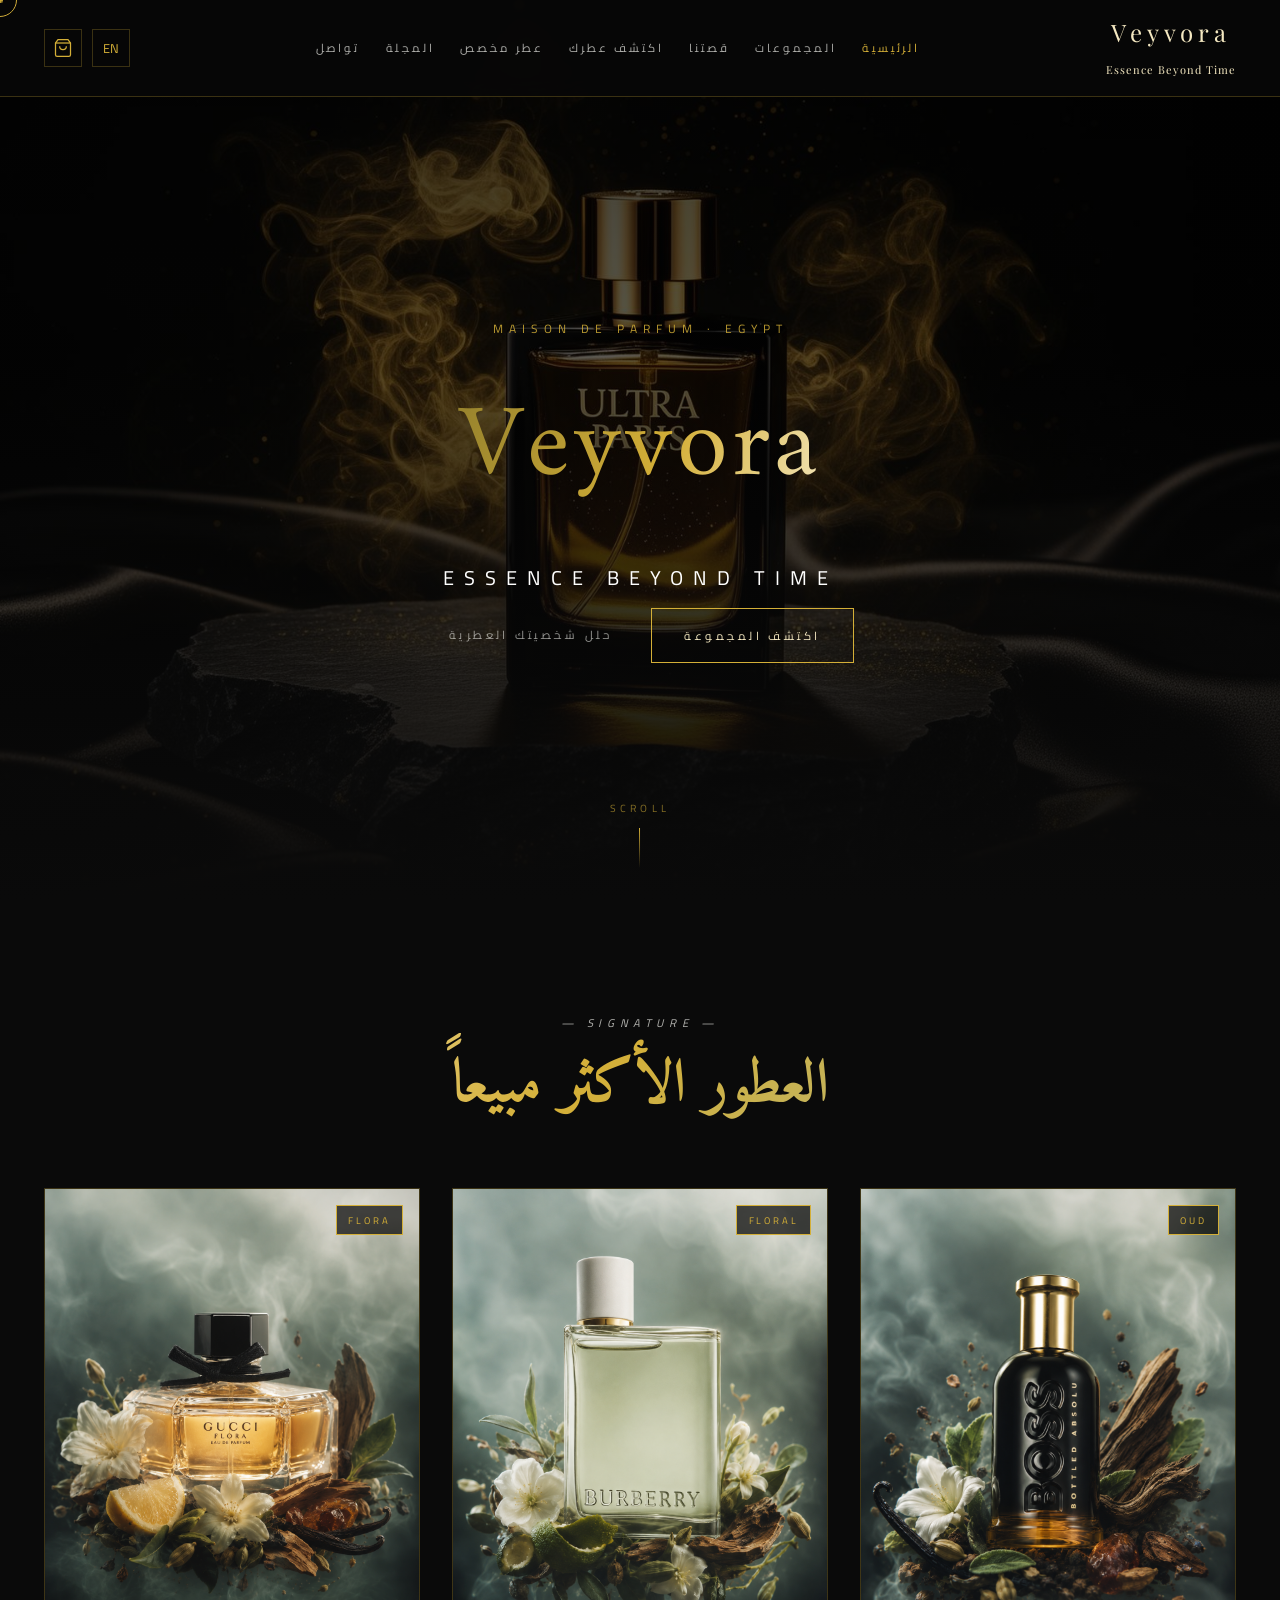
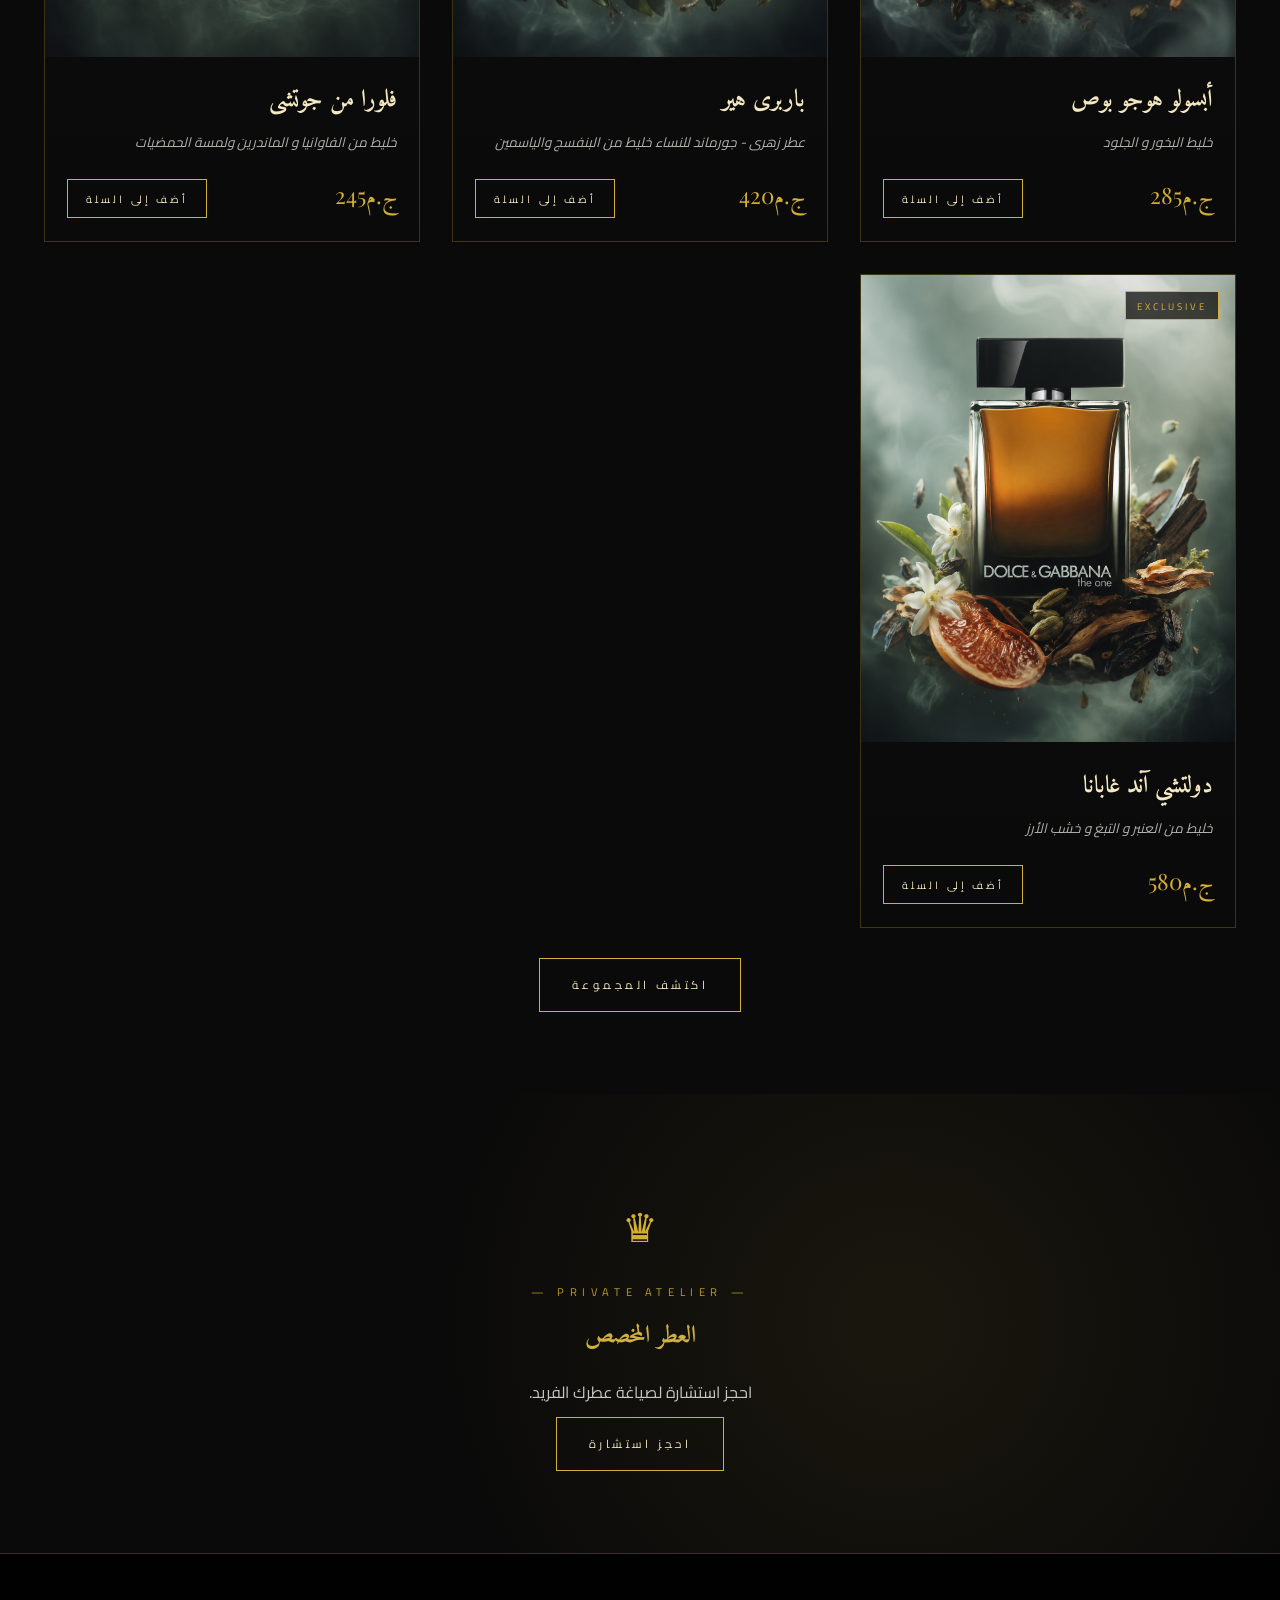
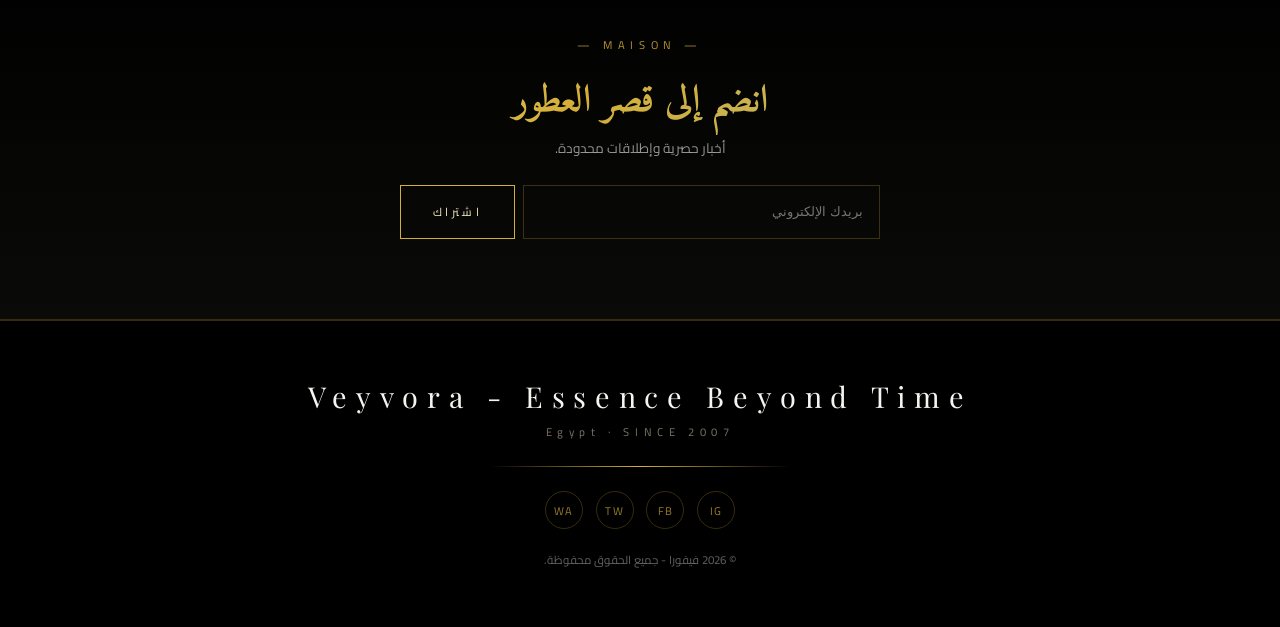
==== commit ad69ba21: "text update" ====
--- a/index.html
+++ b/index.html
@@ -22,7 +22,7 @@
     <p class="kicker" style="color: #fff; font-size: 20px;">Essence Beyond Time</p>
 
     <!-- <p class="hero-tag" data-i18n="hero_tag">جوهر الفخامة</p> -->
-    <p class="hero-sub" data-i18n="hero_sub"></p>
+    <!-- <p class="hero-sub" data-i18n="hero_sub"></p> -->
     <div class="hero-ctas">
       <a href="collections.html" class="gold-btn" data-i18n="hero_cta">اكتشف المجموعة</a>
       <a href="quiz.html" class="ghost-btn" data-i18n="hero_cta2">حلل شخصيتك العطرية</a>
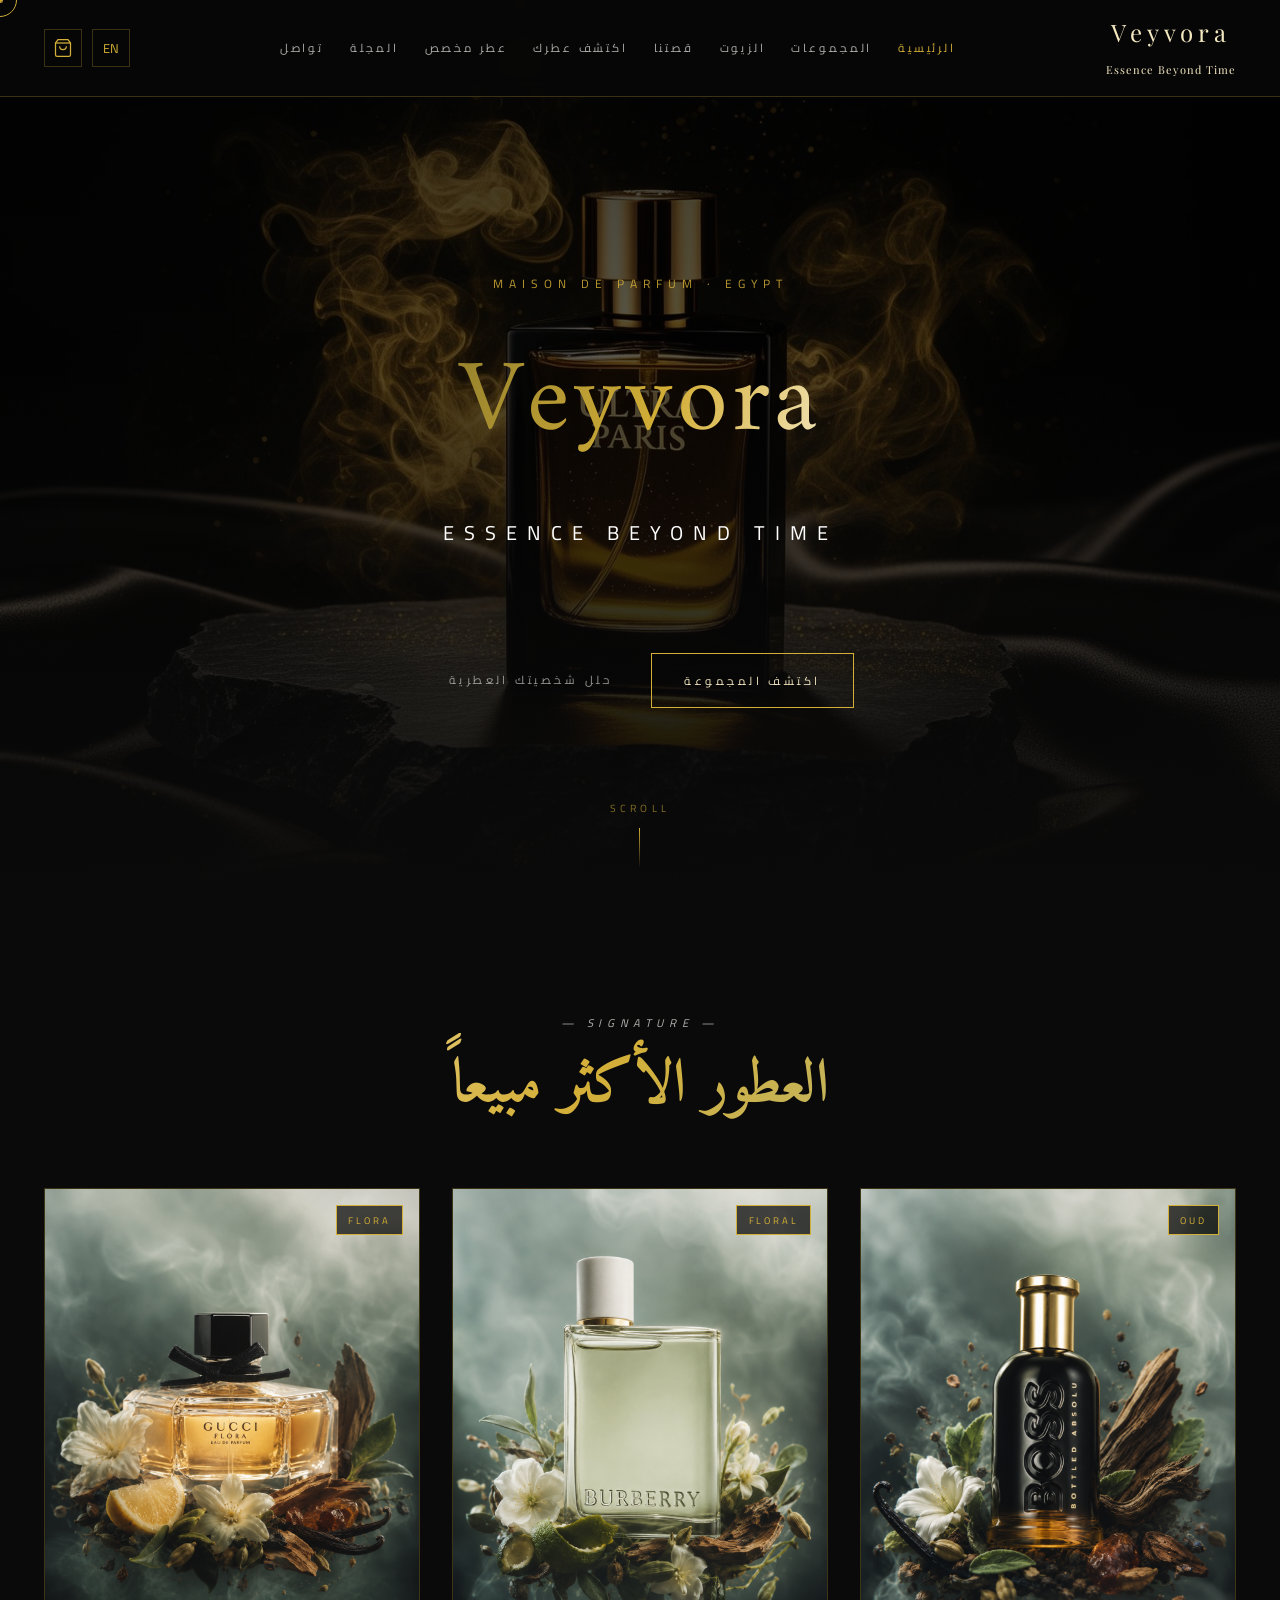
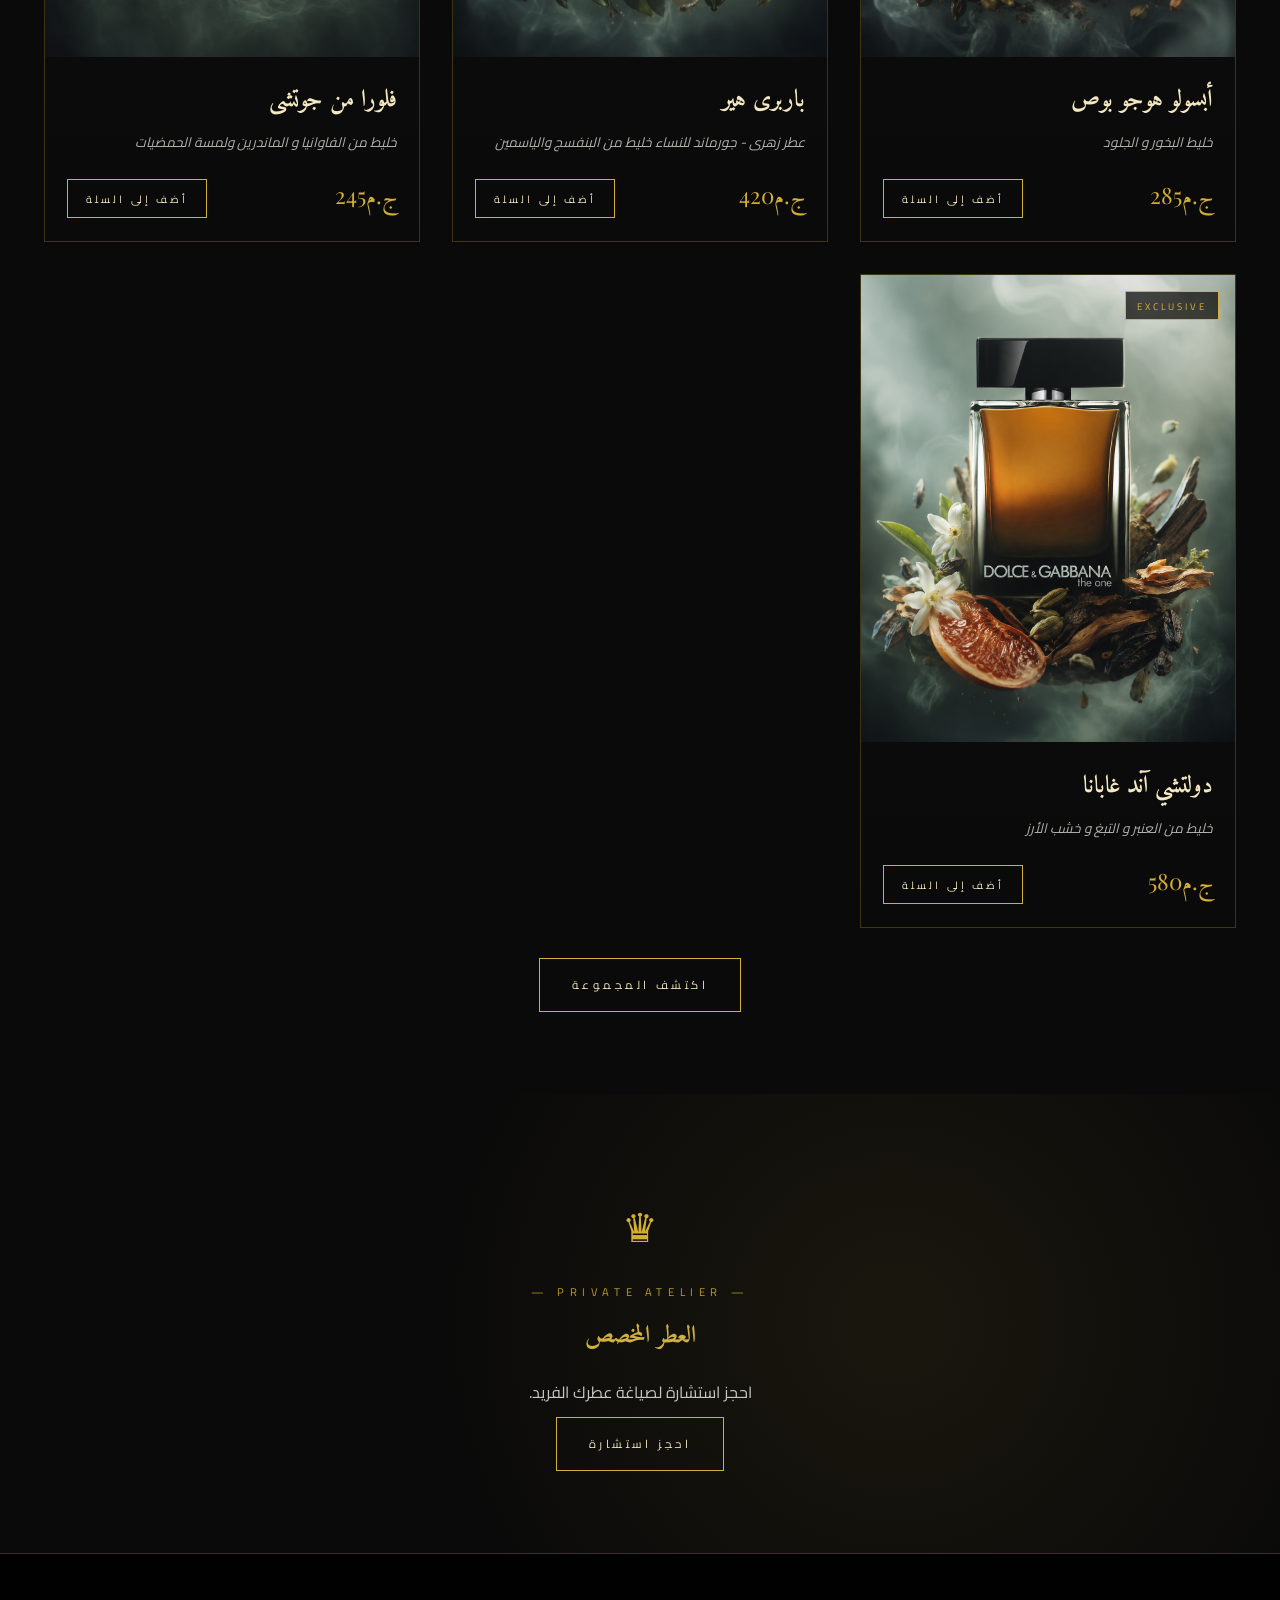
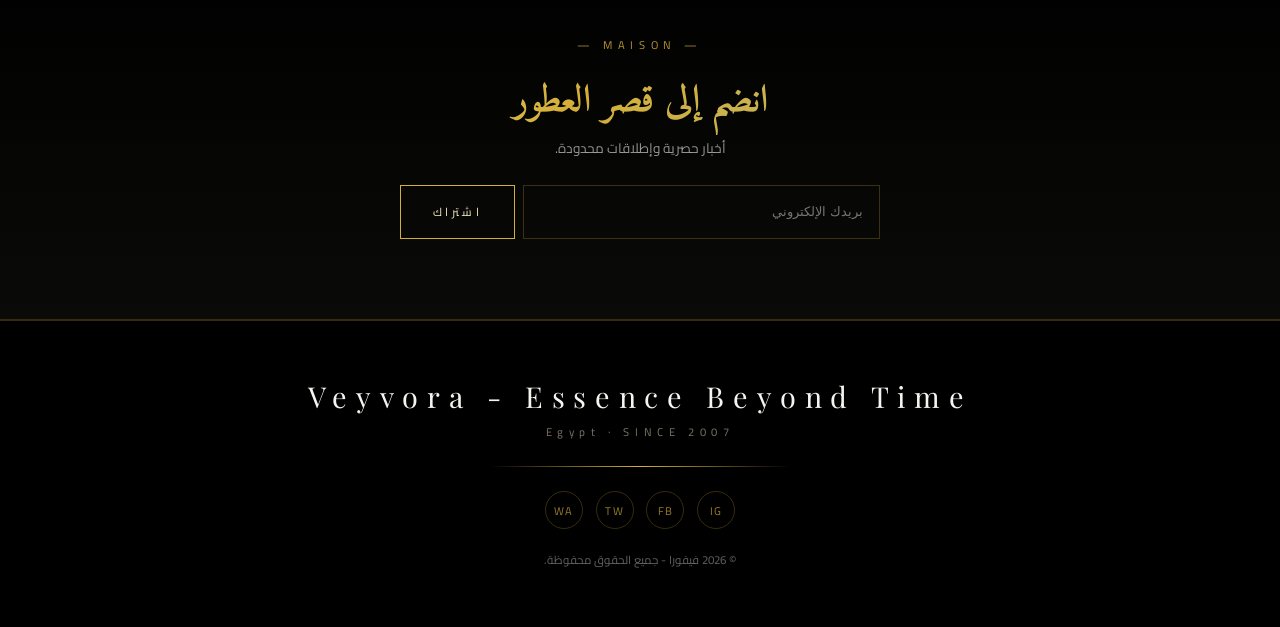
==== commit 16c6f561: "Huge Update and Oil Addition" ====
--- a/index.html
+++ b/index.html
@@ -20,6 +20,10 @@
 
     <h1 class="hero-title gold-shimmer">Veyvora</h1>
     <p class="kicker" style="color: #fff; font-size: 20px;">Essence Beyond Time</p>
+
+    <br>
+    <br>
+    <br>
 
     <!-- <p class="hero-tag" data-i18n="hero_tag">جوهر الفخامة</p> -->
     <!-- <p class="hero-sub" data-i18n="hero_sub"></p> -->
--- a/css/style.css
+++ b/css/style.css
@@ -203,6 +203,36 @@
 .pc-foot{ display:flex; align-items:center; justify-content:space-between; margin-top:1rem; }
 .pc-price{ font-family:var(--serif); font-size:1.4rem; color:var(--gold); }
 
+/* Oils */
+.oils-hero{
+  text-align:center; padding:5rem 2rem 3rem; border:1px solid var(--line);
+  background:radial-gradient(ellipse at center,rgba(212,175,55,.08),transparent 70%), #0a0a0a;
+  margin-bottom:3rem;
+}
+.oils-badge{ display:inline-block; padding:.4rem 1rem; border:1px solid var(--gold); color:var(--gold); font-size:.65rem; letter-spacing:.4em; text-transform:uppercase; margin-bottom:1.5rem; }
+.oil-card{
+  position:relative; border:1px solid var(--line); padding:2.5rem 1.5rem; text-align:center;
+  background:linear-gradient(180deg,#141414,#0a0a0a);
+  display:flex; flex-direction:column; align-items:center; gap:.8rem;
+  transition:border-color .35s, transform .35s, box-shadow .35s;
+  min-height:380px;
+}
+.oil-card:hover{ border-color:var(--gold-soft); transform:translateY(-6px); box-shadow:0 30px 60px -20px rgba(212,175,55,.2); }
+.oil-drop{
+  width:84px; height:84px; border-radius:50%;
+  background:radial-gradient(circle at 35% 30%, #F4E8C1, #D4AF37 40%, #8B7A2B 75%, #3a2f12 100%);
+  box-shadow:0 0 40px rgba(212,175,55,.35), inset -8px -10px 30px rgba(0,0,0,.4);
+  margin-bottom:1rem;
+}
+.oil-name{ font-family:var(--serif); color:var(--gold-light); font-size:1.4rem; }
+.oil-volume{ font-size:.7rem; letter-spacing:.4em; color:var(--gold); text-transform:uppercase; }
+.oil-tag{ color:rgba(245,245,240,.65); font-style:italic; font-size:.85rem; line-height:1.6; }
+.oil-notes{ font-size:.75rem; color:rgba(245,245,240,.55); margin-top:auto; }
+.oil-foot{ display:flex; align-items:center; justify-content:space-between; width:100%; margin-top:1rem; gap:.6rem; }
+.oil-price{ font-family:var(--serif); font-size:1.3rem; color:var(--gold); }
+.oil-soon{ display:inline-block; padding:.35rem .9rem; border:1px solid var(--gold); color:var(--gold); font-size:.6rem; letter-spacing:.4em; text-transform:uppercase; }
+
+
 /* Story */
 .story-grid{ display:grid; grid-template-columns:1fr 1fr; gap:3rem; align-items:center; }
 @media (max-width:880px){ .story-grid{ grid-template-columns:1fr; } }
